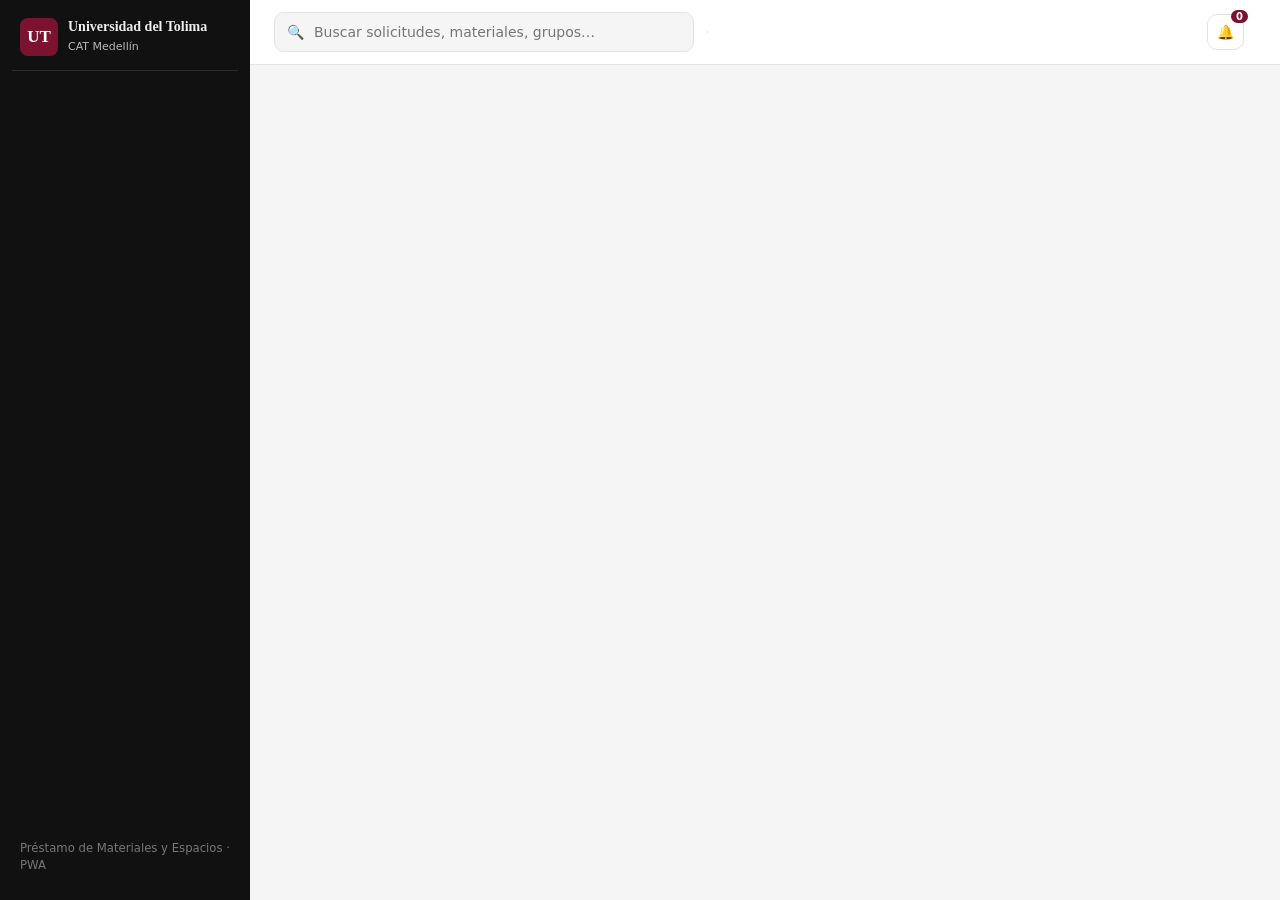
==== index.html @ 2c733f64 "Create index.html" ====
<!DOCTYPE html>
<html lang="es">
<head>
<meta charset="utf-8">
<meta name="viewport" content="width=device-width, initial-scale=1, viewport-fit=cover">
<meta name="theme-color" content="#7a1230">
<meta name="apple-mobile-web-app-capable" content="yes">
<meta name="apple-mobile-web-app-status-bar-style" content="black-translucent">
<link rel="manifest" href="manifest.json">
<title>Gestión de Préstamos – Universidad del Tolima CAT Medellín</title>
<style>
:root{--wine:#7a1230;--wine-d:#5c0d24;--wine-l:#f6e9ed;--bg:#f6f5f5;--card:#fff;--ink:#141414;--mut:#6b6b6b;--line:#e3e1e1;--ok:#2f6b3f;--okb:#e5f1e8;--warn:#8a5a00;--warnb:#fbf0d9;--bad:#a1121f;--badb:#fbe4e6;--info:#333;--infob:#ebebeb;
box-sizing:border-box;padding-top:env(safe-area-inset-top,0px);padding-bottom:env(safe-area-inset-bottom,0px)}
@media(prefers-color-scheme:dark){:root:not([data-theme="light"]){--bg:#121212;--card:#1c1c1c;--ink:#f2f2f2;--mut:#a5a5a5;--line:#333;--wine:#c0405f;--wine-l:#2d1820;--okb:#1d2e22;--ok:#7fcf93;--warnb:#33290f;--warn:#e8b64d;--badb:#3a1a1e;--bad:#ff8a95;--infob:#2a2a2a;--info:#ddd}}
:root[data-theme="dark"]{--bg:#121212;--card:#1c1c1c;--ink:#f2f2f2;--mut:#a5a5a5;--line:#333;--wine:#c0405f;--wine-l:#2d1820;--okb:#1d2e22;--ok:#7fcf93;--warnb:#33290f;--warn:#e8b64d;--badb:#3a1a1e;--bad:#ff8a95;--infob:#2a2a2a;--info:#ddd}
html{height:100%;scroll-padding-top:env(safe-area-inset-top,0px)}
*{box-sizing:border-box}body{margin:0;font:14px/1.45 system-ui,-apple-system,"Segoe UI",Roboto,sans-serif;background:var(--bg);color:var(--ink)}
h1,h2,h3{font-family:Georgia,"Times New Roman",serif;margin:0}
button{font:inherit;cursor:pointer}
.side{position:fixed;inset:0 auto 0 0;width:250px;background:#111;color:#eee;display:flex;flex-direction:column;padding:18px 12px;z-index:20;transition:transform .25s;padding-top:calc(18px + env(safe-area-inset-top,0px))}
.brand{display:flex;gap:10px;align-items:center;padding:0 8px 14px;border-bottom:1px solid #2c2c2c}
.crest{width:38px;height:38px;border-radius:8px;background:var(--wine);display:grid;place-items:center;font:700 17px Georgia;color:#fff}
.brand b{display:block;font:700 14px Georgia;line-height:1.15}.brand small{color:#b9b9b9;font-size:11px}
.me{display:flex;gap:10px;align-items:center;padding:14px 8px}.me small{color:#aaa;display:block;font-size:11px}
nav{flex:1;display:flex;flex-direction:column;gap:2px}
nav button{display:flex;gap:12px;align-items:center;background:none;border:0;color:#cfcfcf;padding:10px 12px;border-radius:8px;text-align:left}
nav button:hover{background:#1f1f1f}nav button.on{background:var(--wine);color:#fff}
nav svg{width:19px;height:19px;stroke:currentColor;fill:none;stroke-width:1.8;stroke-linecap:round;stroke-linejoin:round;flex:none}
.main{margin-left:250px;min-height:100%}
.top{position:sticky;top:env(safe-area-inset-top,0px);z-index:10;background:var(--card);border-bottom:1px solid var(--line);display:flex;gap:12px;align-items:center;padding:12px 24px}
.burger{display:none;background:none;border:1px solid var(--line);color:var(--ink);border-radius:8px;padding:6px 10px}
.search{flex:1;max-width:420px;display:flex;align-items:center;gap:8px;background:var(--bg);border:1px solid var(--line);border-radius:10px;padding:8px 12px}
.search input{border:0;background:none;outline:0;width:100%;color:var(--ink);font:inherit}
.date{color:var(--mut);margin-left:auto;white-space:nowrap}
.bell{position:relative;background:none;border:1px solid var(--line);border-radius:10px;padding:7px 9px;color:var(--ink)}
.bell i{position:absolute;top:-5px;right:-5px;background:var(--wine);color:#fff;font:700 10px system-ui;border-radius:9px;padding:1px 5px}
.prof{display:flex;gap:8px;align-items:center}
.page{padding:24px;max-width:1280px;margin:auto}
.ph{display:flex;justify-content:space-between;align-items:flex-end;gap:12px;flex-wrap:wrap;margin-bottom:18px}
.ph p{margin:4px 0 0;color:var(--mut)}
.banner{display:flex;gap:14px;align-items:center;background:linear-gradient(100deg,var(--wine-d),var(--wine));color:#fff;border-radius:14px;padding:16px 20px;margin-bottom:18px}
.banner .av{display:flex}.banner .av svg{margin-left:-8px;border:2px solid #fff;border-radius:50%}.banner .av svg:first-child{margin:0}
.banner p{margin:2px 0 0;opacity:.85}
.grid5{display:grid;grid-template-columns:repeat(5,1fr);gap:14px;margin-bottom:18px}
.card{background:var(--card);border:1px solid var(--line);border-radius:14px;padding:16px}
.kpi small{color:var(--mut)}.kpi b{display:block;font:700 30px Georgia;margin:4px 0}.kpi span{font-size:12px;color:var(--mut)}
.kpi .ic{width:34px;height:34px;border-radius:9px;background:var(--wine-l);color:var(--wine);display:grid;place-items:center;float:right;font-size:17px}
.kpi.alert{border-color:var(--wine)}.kpi.alert b{color:var(--wine)}
.two{display:grid;grid-template-columns:1fr 2fr;gap:14px;margin-bottom:18px}
.bars{display:flex;align-items:flex-end;gap:14px;height:170px;margin-top:14px;border-bottom:1px solid var(--line)}
.bars div{flex:1;text-align:center;font-size:12px}.bars i{display:block;background:var(--wine);border-radius:6px 6px 0 0;margin-bottom:4px}.bars div:nth-child(even) i{background:var(--ink)}
.lbl{display:flex;gap:14px;margin-top:6px;font-size:12px;color:var(--mut)}.lbl span{flex:1;text-align:center}
.tw{overflow-x:auto}table{width:100%;border-collapse:collapse;min-width:640px}
th{text-align:left;font-size:12px;color:var(--mut);text-transform:uppercase;letter-spacing:.04em;padding:8px 10px;border-bottom:1px solid var(--line)}
td{padding:10px;border-bottom:1px solid var(--line);vertical-align:middle}tr:last-child td{border:0}
.who{display:flex;gap:10px;align-items:center}.who small{color:var(--mut);display:block}
.tag{display:inline-block;padding:3px 10px;border-radius:20px;font-size:12px;font-weight:600}
.Pendiente{background:var(--warnb);color:var(--warn)}.Aprobada{background:var(--okb);color:var(--ok)}.Rechazada{background:var(--badb);color:var(--bad)}.En-préstamo{background:var(--wine-l);color:var(--wine)}.Devuelta{background:var(--infob);color:var(--info)}
.btn{border:1px solid var(--line);background:var(--card);color:var(--ink);border-radius:9px;padding:8px 14px;font-weight:600}
.btn.p{background:var(--wine);border-color:var(--wine);color:#fff}.btn.p:hover{background:var(--wine-d)}
.btn.d{border-color:var(--bad);color:var(--bad)}.btn.s{padding:5px 10px;font-size:13px}
.acts{display:flex;flex-wrap:wrap;gap:10px;margin-top:14px}
.dgrid{display:grid;grid-template-columns:2fr 1fr;gap:14px}
.kv{display:grid;grid-template-columns:repeat(2,1fr);gap:12px 18px}.kv small{color:var(--mut);display:block}
.avail{font-size:12px;font-weight:600}.avail.ok{color:var(--ok)}.avail.no{color:var(--bad)}
textarea{width:100%;min-height:70px;border:1px solid var(--line);background:var(--bg);color:var(--ink);border-radius:10px;padding:10px;font:inherit}
.tl{border-left:2px solid var(--line);margin-left:6px;padding-left:14px}.tl p{margin:0 0 12px;position:relative}.tl p:before{content:"";position:absolute;left:-21px;top:5px;width:10px;height:10px;border-radius:50%;background:var(--wine)}
.chips{display:flex;gap:8px;flex-wrap:wrap}.chip{border:1px solid var(--line);background:var(--card);color:var(--ink);border-radius:20px;padding:7px 14px}.chip.on{background:var(--wine);border-color:var(--wine);color:#fff}
.alerts{display:grid;grid-template-columns:repeat(4,1fr);gap:16px;margin:16px 0}
.al{border-radius:12px;padding:12px 14px;border:1px solid;font-size:13px}.al b{display:block;font-size:20px;font-family:Georgia}
.al.w{background:var(--warnb);color:var(--warn);border-color:var(--warn)}.al.b{background:var(--badb);color:var(--bad);border-color:var(--bad)}.al.m{background:var(--wine-l);color:var(--wine);border-color:var(--wine)}.al.i{background:var(--infob);color:var(--info);border-color:var(--line)}
.thumb{width:42px;height:42px;border-radius:10px;background:var(--wine-l);display:grid;place-items:center;font-size:22px;flex:none}
.meter{height:6px;background:var(--line);border-radius:4px;width:90px;margin-top:4px}.meter i{display:block;height:100%;background:var(--wine);border-radius:4px}
.crumb{color:var(--mut);margin-bottom:10px;background:none;border:0;padding:0}.crumb:hover{color:var(--wine)}
.seg{display:flex;border:1px solid var(--line);border-radius:10px;overflow:hidden;flex:none}.seg button{border:0;background:var(--card);color:var(--ink);padding:7px 12px;font-weight:600}.seg button.on{background:var(--wine);color:#fff}
.g4{display:grid;grid-template-columns:repeat(4,1fr);gap:14px;margin-bottom:18px}.cg{display:grid;grid-template-columns:repeat(auto-fill,minmax(210px,1fr));gap:14px;margin-top:14px}
.cc{display:flex;flex-direction:column;gap:6px}.cc .thumb{width:56px;height:56px;font-size:30px}.cc small{color:var(--mut)}
.in{width:100%;border:1px solid var(--line);background:var(--bg);color:var(--ink);border-radius:9px;padding:9px;font:inherit}
.qty{display:flex;gap:8px;align-items:center}.qty button{width:28px;height:28px;border-radius:8px;border:1px solid var(--line);background:var(--card);color:var(--ink)}
.cartbar{display:flex;justify-content:space-between;align-items:center;gap:10px;background:var(--wine-l);border:1px solid var(--wine);color:var(--wine);border-radius:12px;padding:10px 14px;margin-top:14px;font-weight:600}
.scrim{display:none}
/* Modal & Toast ligeros para interactividad PWA */
.modal-bg{position:fixed;inset:0;background:#0008;z-index:50;display:none;place-items:center;padding:16px}
.modal-bg.open{display:grid}
.modal{background:var(--card);border:1px solid var(--line);border-radius:14px;padding:20px;width:100%;max-width:440px}
.toast{position:fixed;bottom:20px;right:20px;background:var(--ink);color:var(--card);padding:10px 16px;border-radius:10px;font-weight:600;z-index:60;opacity:0;pointer-events:none;transition:opacity .25s}
.toast.show{opacity:1}
@media(max-width:1100px){.grid5{grid-template-columns:repeat(3,1fr)}.two,.dgrid{grid-template-columns:1fr}.alerts,.g4{grid-template-columns:repeat(2,1fr)}}
@media(max-width:820px){.side{transform:translateX(-100%)}.side.open{transform:none}.scrim.open{display:block;position:fixed;inset:0;background:#0008;z-index:15}
.main{margin-left:0}.burger{display:block}.date,.prof span{display:none}.top{padding:10px 14px}.page{padding:16px 14px}.grid5{grid-template-columns:repeat(2,1fr)}.kv{grid-template-columns:1fr}.banner .av{display:none}.seg button{padding:6px 8px;font-size:12px}.search{min-width:0}}
</style>
</head>
<body>
<aside class="side" id="side">
 <div class="brand"><div class="crest">UT</div><div><b>Universidad del Tolima</b><small>CAT Medellín</small></div></div>
 <div class="me" id="me"></div><nav id="nav"></nav>
 <small style="color:#777;padding:8px">Préstamo de Materiales y Espacios · PWA</small>
</aside>
<div class="scrim" id="scrim" onclick="tog()"></div>

<div class="main">
 <header class="top">
  <button class="burger" onclick="tog()" aria-label="Menú">☰</button>
  <div class="search">🔍<input id="gsearch" placeholder="Buscar solicitudes, materiales, grupos…" oninput="onGlobalSearch(this.value)"></div>
  <div class="seg" id="seg"></div>
  <button class="btn s p" id="installBtn" style="display:none" onclick="installPWA()">📲 Instalar</button>
  <span class="date" id="date"></span>
  <button class="bell" onclick="role=='co'?go('det','Solicitudes'):go('sdash','Inicio')" aria-label="Notificaciones">🔔<i id="notifCount">0</i></button>
  <div class="prof" id="prof"></div>
 </header>
 <main class="page" id="view"></main>
</div>

<!-- Modal para Agregar/Editar Inventario -->
<div class="modal-bg" id="invModal">
 <div class="modal">
  <h3 id="modalTitle" style="margin-bottom:12px">Elemento de inventario</h3>
  <div style="display:grid;gap:10px">
   <input class="in" id="mNom" placeholder="Nombre del material o espacio">
   <select class="in" id="mCat">
    <option value="Tecnología">Tecnología</option>
    <option value="Artes y Cultura">Artes y Cultura</option>
    <option value="Deportes">Deportes</option>
    <option value="Espacios">Espacios</option>
   </select>
   <div style="display:grid;grid-template-columns:1fr 1fr 1fr;gap:8px">
    <input class="in" id="mIcon" placeholder="Ícono (ej. 💻)" value="📦">
    <input class="in" id="mTot" type="number" min="1" placeholder="Total" value="1">
    <input class="in" id="mDisp" type="number" min="0" placeholder="Disponibles" value="1">
   </div>
   <select class="in" id="mEst">
    <option value="Disponible">Disponible</option>
    <option value="Bajo">Inventario bajo</option>
    <option value="Dañado">Dañado</option>
    <option value="Pérdida">Pérdida</option>
    <option value="Reposición">Reposición</option>
   </select>
   <div class="acts" style="justify-content:flex-end;margin-top:6px">
    <button class="btn" onclick="closeModal()">Cancelar</button>
    <button class="btn p" onclick="saveInvItem()">Guardar</button>
   </div>
  </div>
 </div>
</div>

<div class="toast" id="toast"></div>

<script>
const $=s=>document.querySelector(s);

function notify(msg){
 const t=$('#toast');t.textContent=msg;t.classList.add('show');
 setTimeout(()=>t.classList.remove('show'),2600);
}

// Generador de avatares original
function av(seed,sz=36){
 const sk=['#f1c9a5','#d9a273','#a8734a','#f5d7bd','#8a5a3b'],hr=['#2b1b14','#141414','#6b3a1f','#3a2a22','#a1121f'],sh=['#7a1230','#141414','#8a8a8a','#5c0d24','#444'];
 const a=seed%5,b=(seed*3)%5,c=(seed*2+1)%5;
 return `<svg width="${sz}" height="${sz}" viewBox="0 0 40 40" style="border-radius:50%;flex:none"><rect width="40" height="40" fill="#efe6e8"/><path d="M5 40c2-9 9-11 15-11s13 2 15 11z" fill="${sh[c]}"/><rect x="17" y="24" width="6" height="6" fill="${sk[a]}"/><ellipse cx="20" cy="17" rx="8" ry="9" fill="${sk[a]}"/><path d="M11.5 16c0-8 5-10 9-10s8.5 2 8.5 10c-2-4-5-5-8.5-5s-6 1-9 5z" fill="${hr[b]}"/><circle cx="17" cy="18" r="1" fill="#222"/><circle cx="23" cy="18" r="1" fill="#222"/><path d="M17.5 22q2.5 2 5 0" stroke="#222" fill="none" stroke-width="1"/></svg>`
}

const P={home:'M3 11l9-8 9 8v10H3zM9 21v-7h6v7',req:'M6 3h9l4 4v14H6zM9 12h7M9 16h7',inv:'M3 7l9-4 9 4v10l-9 4-9-4zM3 7l9 4 9-4M12 11v10',mat:'M4 8h16v12H4zM8 8V5h8v3',esp:'M3 21V9l9-6 9 6v12M9 21v-6h6v6',dev:'M4 12a8 8 0 1 0 3-6M4 4v4h4',rep:'M4 20V4M4 20h16M8 16v-5M12 16V8M16 16v-8',cfg:'M12 15a3 3 0 1 0 0-6 3 3 0 0 0 0 6zM19 12l2-1-1-3-2 .5-1.5-1.5.5-2-3-1-1 2h-2l-1-2-3 1 .5 2L6 8.500 4 8l-1 3 2 1v2l-2 1 1 3 2-.5L7.500 19l-.5 2 3 1 1-2h2l1 2 3-1-.5-2 1.500-1.500 2 .5 1-3-2-1z'};
const NAV=[['home','Panel principal','dash'],['req','Solicitudes','det'],['inv','Inventario','inv'],['mat','Materiales','inv'],['esp','Espacios','inv'],['dev','Devoluciones','dev'],['rep','Reportes','rep'],['cfg','Configuración','cfg']];
const SNAV=[['home','Inicio','sdash'],['mat','Catálogo','scat'],['req','Mi solicitud','ssol'],['dev','Historial','shist']];

// ==========================================
// CAPA DE DATOS (LOCALSTORAGE - PRE-DB)
// ==========================================
const DEFAULT_DB = {
 inv: [
  {id:1, nom:'Video beam Epson', cat:'Tecnología', ic:'📽️', tot:12, disp:5, prest:7, est:'Disponible'},
  {id:2, nom:'Portátil Lenovo', cat:'Tecnología', ic:'💻', tot:20, disp:3, prest:15, est:'Bajo'},
  {id:3, nom:'Micrófono inalámbrico', cat:'Tecnología', ic:'🎤', tot:6, disp:2, prest:3, est:'Bajo'},
  {id:4, nom:'Cámara DSLR', cat:'Tecnología', ic:'📷', tot:4, disp:0, prest:3, est:'Dañado'},
  {id:5, nom:'Bafles de sonido', cat:'Tecnología', ic:'🔊', tot:8, disp:6, prest:2, est:'Disponible'},
  {id:6, nom:'Cables HDMI y de audio', cat:'Tecnología', ic:'🔌', tot:20, disp:15, prest:5, est:'Disponible'},
  {id:7, nom:'Guitarra acústica', cat:'Artes y Cultura', ic:'🎸', tot:8, disp:6, prest:2, est:'Disponible'},
  {id:8, nom:'Instrumentos de percusión', cat:'Artes y Cultura', ic:'🥁', tot:10, disp:7, prest:2, est:'Disponible'},
  {id:9, nom:'Caballetes de pintura', cat:'Artes y Cultura', ic:'🎨', tot:12, disp:6, prest:6, est:'Disponible'},
  {id:10, nom:'Reflector LED', cat:'Artes y Cultura', ic:'💡', tot:14, disp:9, prest:4, est:'Reposición'},
  {id:11, nom:'Balón de fútbol', cat:'Deportes', ic:'⚽', tot:24, disp:17, prest:6, est:'Disponible'},
  {id:12, nom:'Balones de baloncesto', cat:'Deportes', ic:'🏀', tot:12, disp:9, prest:3, est:'Disponible'},
  {id:13, nom:'Colchonetas', cat:'Deportes', ic:'🧘', tot:20, disp:14, prest:6, est:'Disponible'},
  {id:14, nom:'Mallas de voleibol', cat:'Deportes', ic:'🏐', tot:4, disp:0, prest:3, est:'Pérdida'},
  {id:15, nom:'Auditorio', cat:'Espacios', ic:'🏛️', tot:1, disp:1, prest:0, est:'Disponible'},
  {id:16, nom:'Cancha de microfútbol', cat:'Espacios', ic:'🥅', tot:1, disp:1, prest:0, est:'Disponible'},
  {id:17, nom:'Coliseo', cat:'Espacios', ic:'🏟️', tot:1, disp:1, prest:0, est:'Disponible'}
 ],
 reqs: [
  {
   id:'UT-2026-0148', rep:'Valentina Cruz', email:'valentina.cruz@ut.edu.co', prog:'Comunicación Social',
   grp:'Semillero Arte Vivo', doc:'Prof. Marta Gil', act:'Muestra cultural de bienvenida', asis:60,
   fUso:'04 oct 2026 · 14:00', fDev:'05 oct 2026 · 08:00', estado:'Pendiente',
   obs:'Necesitamos montaje desde la 1:00 p. m. Ya contamos con el aval de la dirección del programa.',
   obsCoord:'',
   items:[{nom:'Video beam Epson', cant:1},{nom:'Bafles de sonido', cant:2},{nom:'Auditorio', cant:1}],
   hist:[['Solicitud creada','01 oct · Valentina Cruz'],['Aval docente recibido','01 oct · Prof. Marta Gil']]
  },
  {
   id:'UT-2026-0147', rep:'Andrés Muñoz', email:'andres.munoz@ut.edu.co', prog:'Lic. Educación Física',
   grp:'Grupo Deportivo UT', doc:'Prof. Carlos Ruiz', act:'Torneo relámpago', asis:40,
   fUso:'05 oct 2026 · 10:00', fDev:'05 oct 2026 · 16:00', estado:'Aprobada',
   obs:'Torneo intersemestral en cancha principal.', obsCoord:'Entregar balones inflados.',
   items:[{nom:'Balón de fútbol', cant:6}],
   hist:[['Solicitud creada','01 oct · Andrés Muñoz'],['Aprobada por coordinación','02 oct · Laura Restrepo']]
  },
  {
   id:'UT-2026-0146', rep:'Valentina Cruz', email:'valentina.cruz@ut.edu.co', prog:'Artes Plásticas',
   grp:'Semillero Arte Vivo', doc:'Prof. Marta Gil', act:'Taller de pintura al aire libre', asis:20,
   fUso:'28 sep 2026 · 09:00', fDev:'03 oct 2026 · 12:00', estado:'En préstamo',
   obs:'Uso en zonas verdes del CAT.', obsCoord:'',
   items:[{nom:'Caballetes de pintura', cant:6}],
   hist:[['Solicitud creada','26 sep · Valentina Cruz'],['Material entregado','28 sep · Coordinación']]
  },
  {
   id:'UT-2026-0145', rep:'Daniela Ríos', email:'daniela.rios@ut.edu.co', prog:'Ing. de Sistemas',
   grp:'Club de Robótica', doc:'Prof. Jorge Soto', act:'Práctica de programación', asis:15,
   fUso:'30 sep 2026 · 08:00', fDev:'30 sep 2026 · 12:00', estado:'Devuelta',
   obs:'Práctica Arduino.', obsCoord:'Devueltos en buen estado.',
   items:[{nom:'Portátil Lenovo', cant:4}],
   hist:[['Solicitud creada','28 sep · Daniela Ríos'],['Devuelto sin novedades','30 sep · Coordinación']]
  }
 ]
};

let DB = JSON.parse(localStorage.getItem('UT_PWA_DB')) || structuredClone(DEFAULT_DB);
function saveDB(){
 localStorage.setItem('UT_PWA_DB', JSON.stringify(DB));
 updateBadge();
}

let role='st', cur='sdash', cat='Todos', nm='Inicio', q='', cart={}, done=0, selReqId=DB.reqs[0]?.id, editId=null;

function updateBadge(){
 const pend = DB.reqs.filter(r=>r.estado==='Pendiente').length;
 $('#notifCount').textContent = pend;
}

function nav(){
 $('#nav').innerHTML=(role=='co'?NAV:SNAV).map(n=>`<button class="${n[1]==nm?'on':''}" onclick="go('${n[2]}','${n[1]}')"><svg viewBox="0 0 24 24"><path d="${P[n[0]]}"/></svg>${n[1]}</button>`).join('');
 $('#me').innerHTML=role=='co'?av(2,44)+'<div><b>Laura Restrepo</b><small>Coordinación CAT Medellín</small></div>':av(7,44)+'<div><b>Valentina Cruz</b><small>Representante · Arte Vivo</small></div>';
 $('#prof').innerHTML=role=='co'?av(2,34)+'<span><b>Laura R.</b></span>':av(7,34)+'<span><b>Valentina C.</b></span>';
 $('#seg').innerHTML=[['st','Estudiante'],['co','Coordinación']].map(r=>`<button class="${r[0]==role?'on':''}" onclick="setRole('${r[0]}')">${r[1]}</button>`).join('');
 updateBadge();
}

function tog(){$('#side').classList.toggle('open');$('#scrim').classList.toggle('open')}

function go(v,n,reqId=null){
 cur=v;if(n)nm=n;
 if(reqId)selReqId=reqId;
 if(n=='Materiales')cat='Tecnología';
 else if(n=='Espacios')cat='Espacios';
 else if(n=='Inventario')cat='Todos';
 nav();render();
 $('#side').classList.remove('open');$('#scrim').classList.remove('open');scrollTo(0,0);
}

const tag=s=>`<span class="tag ${s.replace(' ','-')}">${s}</span>`;

function onGlobalSearch(val){
 q = val.trim();
 if(role==='st' && cur!=='scat') go('scat','Catálogo');
 else render();
}

// ==========================================
// VISTAS DE COORDINACIÓN
// ==========================================
function dash(){
 const pend = DB.reqs.filter(r=>r.estado==='Pendiente').length;
 const act = DB.reqs.filter(r=>r.estado==='En préstamo'||r.estado==='Aprobada').length;
 const disp = DB.inv.reduce((s,x)=>s+x.disp,0);
 const tot = DB.inv.reduce((s,x)=>s+x.tot,0);
 const porVerif = DB.reqs.filter(r=>r.estado==='En préstamo').length;
 const nov = DB.inv.filter(x=>x.est==='Dañado'||x.est==='Pérdida').length;

 const k=[
  ['Solicitudes pendientes',pend,'Requieren revisión','📋',pend>0],
  ['Préstamos activos',act,'Aprobados o en curso','🔄'],
  ['Materiales disponibles',disp,`de ${tot} en total`,'📦'],
  ['Devoluciones por recibir',porVerif,'En manos de grupos','✔️'],
  ['Novedades daño / pérdida',nov,'Requieren gestión','⚠️',nov>0]
 ];
 const c=[['Tecnología',82],['Artes y Cultura',58],['Deportes',44],['Espacios',27]],mx=82;
 const filteredReqs = DB.reqs.filter(r=>!q || r.rep.toLowerCase().includes(q.toLowerCase()) || r.grp.toLowerCase().includes(q.toLowerCase()) || r.id.toLowerCase().includes(q.toLowerCase()));

 return `<div class="ph"><div><h1>Panel principal</h1><p>Resumen de la gestión de préstamos · Octubre 2026</p></div><button class="btn p" onclick="go('det','Solicitudes')">+ Revisar pendientes (${pend})</button></div>
 <div class="banner"><div class="av">${[1,4,6,9].map(i=>av(i,40)).join('')}</div><div><b style="font:700 17px Georgia">Bienvenida, Laura</b><p>Estudiantes, docentes y responsables esperan tu respuesta: ${pend} solicitud(es) pendiente(s).</p></div></div>
 <div class="grid5">${k.map(x=>`<div class="card kpi ${x[4]?'alert':''}"><div class="ic">${x[3]}</div><small>${x[0]}</small><b>${x[1]}</b><span>${x[2]}</span></div>`).join('')}</div>
 <div class="two"><div class="card"><h3>Préstamos por categoría</h3><small style="color:var(--mut)">Últimos 30 días</small>
 <div class="bars">${c.map(x=>`<div><i style="height:${x[1]/mx*130}px"></i>${x[1]}</div>`).join('')}</div><div class="lbl">${c.map(x=>`<span>${x[0]}</span>`).join('')}</div></div>
 <div class="card"><div class="ph" style="margin:0 0 8px"><h3>Solicitudes recientes</h3><button class="btn s" onclick="go('det','Solicitudes')">Ver detalle</button></div><div class="tw"><table><tr><th>ID / Representante</th><th>Grupo</th><th>Material / Espacio</th><th>Fecha uso</th><th>Estado</th><th>Acciones</th></tr>
 ${filteredReqs.map((r,i)=>`<tr><td><div class="who">${av(i+3,30)}<div><b>${r.rep}</b><small>${r.id}</small></div></div></td><td>${r.grp}</td><td>${r.items.map(it=>`${it.nom} (${it.cant})`).join(', ')}</td><td>${r.fUso.split('·')[0]}</td><td>${tag(r.estado)}</td><td><button class="btn s" onclick="go('det','Solicitudes','${r.id}')">Gestionar</button></td></tr>`).join('')}</table></div></div></div>`;
}

function det(){
 const r = DB.reqs.find(x=>x.id===selReqId) || DB.reqs[0];
 if(!r) return `<div class="card"><p>No hay solicitudes registradas.</p></div>`;

 return `<button class="crumb" onclick="go('dash','Panel principal')">← Panel principal / Solicitudes</button>
 <div class="chips" style="margin-bottom:14px">${DB.reqs.map(x=>`<button class="chip ${x.id===r.id?'on':''}" onclick="selReqId='${x.id}';render()">${x.id} · ${x.rep.split(' ')[0]} (${x.estado})</button>`).join('')}</div>
 <div class="ph"><div><h1>Solicitud #${r.id}</h1><p>Actividad: ${r.act}</p></div>${tag(r.estado)}</div>
 <div class="dgrid"><div>
 <div class="card" style="margin-bottom:14px"><h3 style="margin-bottom:12px">Representante y grupo</h3><div class="who" style="margin-bottom:14px">${av(3,56)}<div><b style="font-size:16px">${r.rep}</b><small>Estudiante · ${r.prog} · ${r.email}</small></div></div>
 <div class="kv"><div><small>Grupo</small><b>${r.grp}</b></div><div><small>Responsable docente</small><b>${r.doc}</b></div><div><small>Actividad</small><b>${r.act}</b></div><div><small>Asistentes</small><b>${r.asis} personas</b></div><div><small>Fecha de uso</small><b>${r.fUso}</b></div><div><small>Devolución</small><b>${r.fDev}</b></div></div></div>
 <div class="card" style="margin-bottom:14px"><h3 style="margin-bottom:8px">Materiales solicitados</h3><div class="tw"><table><tr><th>Material</th><th>Cant.</th><th>Disponibilidad actual</th></tr>
 ${r.items.map(it=>{
   const invItem = DB.inv.find(x=>x.nom===it.nom) || {ic:'📦', disp:0};
   const ok = invItem.disp >= it.cant;
   return `<tr><td><div class="who"><div class="thumb">${invItem.ic}</div>${it.nom}</div></td><td>${it.cant}</td><td><span class="avail ${ok?'ok':'no'}">● ${ok?`Disponible (${invItem.disp} libres)`:`Solo ${invItem.disp} disponibles`}</span></td></tr>`;
 }).join('')}</table></div></div>
 <div class="card"><h3 style="margin-bottom:8px">Observaciones</h3><p style="margin:0 0 10px;color:var(--mut)">“${r.obs || 'Sin observaciones adicionales.'}”</p><textarea id="obsCoordTxt" placeholder="Observaciones de coordinación (se guardarán en el historial)…">${r.obsCoord||''}</textarea></div>
 </div><div>
 <div class="card" style="margin-bottom:14px;border-color:var(--wine)"><h3>Decisión de Coordinación</h3><p style="color:var(--mut);margin:6px 0 0">Cambia el estado de la solicitud. El inventario se ajustará automáticamente.</p>
 <div class="acts" style="flex-direction:column">
  <button class="btn p" onclick="cambiarEstadoReq('${r.id}','Aprobada')">✓ Aprobar solicitud</button>
  <button class="btn" onclick="cambiarEstadoReq('${r.id}','En préstamo')">📦 Marcar como Entregado (En préstamo)</button>
  <button class="btn" onclick="cambiarEstadoReq('${r.id}','Devuelta')">✔️ Registrar Devolución</button>
  <button class="btn d" onclick="cambiarEstadoReq('${r.id}','Rechazada')">✕ Rechazar solicitud</button>
 </div></div>
 <div class="card"><h3 style="margin-bottom:12px">Historial de trazabilidad</h3><div class="tl">${r.hist.map(h=>`<p><b>${h[0]}</b><br><small style="color:var(--mut)">${h[1]}</small></p>`).join('')}</div></div>
 </div></div>`;
}

function cambiarEstadoReq(id, nuevoEst){
 const r = DB.reqs.find(x=>x.id===id);
 if(!r || r.estado===nuevoEst) return;
 const antEst = r.estado;
 const obs = $('#obsCoordTxt')?.value || '';
 r.obsCoord = obs;

 // Ajuste de inventario si pasa a En préstamo o si se devuelve
 if((nuevoEst==='En préstamo' || nuevoEst==='Aprobada') && antEst==='Pendiente'){
  r.items.forEach(it=>{
   const m = DB.inv.find(x=>x.nom===it.nom);
   if(m){ m.disp = Math.max(0, m.disp - it.cant); m.prest += it.cant; }
  });
 } else if((nuevoEst==='Devuelta' || nuevoEst==='Rechazada') && (antEst==='En préstamo' || antEst==='Aprobada')){
  r.items.forEach(it=>{
   const m = DB.inv.find(x=>x.nom===it.nom);
   if(m){ m.disp = Math.min(m.tot, m.disp + it.cant); m.prest = Math.max(0, m.prest - it.cant); }
  });
 }

 r.estado = nuevoEst;
 const fechaHoy = new Date().toLocaleDateString('es-CO',{day:'2-digit',month:'short'});
 r.hist.push([`Estado: ${nuevoEst}${obs?' ('+obs+')':''}`, `${fechaHoy} · Coordinación`]);
 saveDB();
 render();
 notify(`Solicitud ${id} actualizada a: ${nuevoEst}`);
}

function inv(){
 const cats=['Todos','Tecnología','Artes y Cultura','Deportes','Espacios'];
 const rows=DB.inv.filter(r=>(cat=='Todos'||r.cat==cat) && (!q || r.nom.toLowerCase().includes(q.toLowerCase())));
 const cls={Disponible:'Aprobada',Bajo:'Pendiente',Dañado:'Rechazada',Pérdida:'Rechazada',Reposición:'En-préstamo'};

 const bajos = DB.inv.filter(x=>x.disp<=2 && x.tot>1).length;
 const danados = DB.inv.filter(x=>x.est==='Dañado').length;
 const perd = DB.inv.filter(x=>x.est==='Pérdida').length;
 const rep = DB.inv.filter(x=>x.est==='Reposición').length;

 return `<div class="ph"><div><h1>Inventario</h1><p>Control de existencias, préstamos y novedades</p></div><button class="btn p" onclick="openModal()">+ Agregar elemento</button></div>
 <div class="chips">${cats.map(c=>`<button class="chip ${c==cat?'on':''}" onclick="cat='${c}';render()">${c}</button>`).join('')}</div>
 <div class="alerts"><div class="al w"><b>${bajos}</b>⚠ Inventario bajo</div><div class="al b"><b>${danados}</b>🔧 Materiales dañados</div><div class="al b"><b>${perd}</b>❗ Pérdidas reportadas</div><div class="al m"><b>${rep}</b>🛒 Requieren reposición</div></div>
 <div class="card"><div class="tw"><table><tr><th>Elemento</th><th>Total</th><th>Disponible</th><th>Prestada</th><th>Estado</th><th></th></tr>
 ${rows.map(r=>`<tr><td><div class="who"><div class="thumb">${r.ic}</div><div><b>${r.nom}</b><small>${r.cat}</small></div></div></td><td>${r.tot}</td><td><b>${r.disp}</b><div class="meter"><i style="width:${Math.min(100,r.disp/r.tot*100)}\%"></i></div></td><td>${r.prest}</td><td><span class="tag ${cls[r.est]\vert{}\vert{}'Aprobada'}">${r.est=='Bajo'?'Inventario bajo':r.est}</span></td><td><button class="btn s" onclick="openModal(${r.id})">✎ Editar</button></td></tr>`).join('')}</table></div></div>`;
}

function openModal(id=null){
 editId = id;
 const item = DB.inv.find(x=>x.id===id);
 $('#modalTitle').textContent = item ? 'Editar elemento' : 'Nuevo elemento de inventario';
 $('#mNom').value = item ? item.nom : '';
 $('#mCat').value = item ? item.cat : 'Tecnología';
 $('#mIcon').value = item ? item.ic : '📦';
 $('#mTot').value = item ? item.tot : 1;
 $('#mDisp').value = item ? item.disp : 1;
 $('#mEst').value = item ? item.est : 'Disponible';
 $('#invModal').classList.add('open');
}
function closeModal(){ $('#invModal').classList.remove('open'); }
function saveInvItem(){
 const nom = $('#mNom').value.trim();
 if(!nom) return notify('Ingresa el nombre del elemento');
 const tot = Math.max(1, parseInt($('#mTot').value)||1);
 const disp = Math.min(tot, Math.max(0, parseInt($('#mDisp').value)||0));
 const data = { nom, cat:$('#mCat').value, ic:$('#mIcon').value\vert{}\vert{}'📦', tot, disp, prest:tot-disp, est:$('#mEst').value };
 if(editId){
  const idx = DB.inv.findIndex(x=>x.id===editId);
  DB.inv[idx] = {...DB.inv[idx], ...data};
  notify('Elemento actualizado');
 } else {
  DB.inv.push({id:Date.now(), ...data});
  notify('Elemento agregado al inventario');
 }
 saveDB(); closeModal(); render();
}

function dev(){
 const enPrestamo = DB.reqs.filter(r=>r.estado==='En préstamo' || r.estado==='Aprobada');
 return `<div class="ph"><div><h1>Devoluciones y Entregas</h1><p>Control de recepción de materiales prestados</p></div></div>
 <div class="card"><div class="tw"><table><tr><th>Solicitud</th><th>Responsable / Grupo</th><th>Elementos</th><th>Fecha límite</th><th>Estado</th><th>Acción</th></tr>
 ${enPrestamo.length ? enPrestamo.map(r=>`<tr><td><b>${r.id}</b></td><td><b>${r.rep}</b><br><small style="color:var(--mut)">${r.grp}</small></td><td>${r.items.map(i=>`${i.nom} (${i.cant})`).join(', ')}</td><td>${r.fDev}</td><td>${tag(r.estado)}</td><td><button class="btn p s" onclick="cambiarEstadoReq('${r.id}','Devuelta')">✓ Recibir conforme</button></td></tr>`).join('') : `<tr><td colspan="6" style="text-align:center;color:var(--mut);padding:24px">No hay préstamos pendientes por devolver en este momento.</td></tr>`}
 </table></div></div>`;
}

function rep(){
 return `<div class="ph"><div><h1>Reportes</h1><p>Exportación y estadísticas del sistema</p></div><button class="btn p" onclick="exportJSON()">⬇ Exportar respaldo JSON</button></div>
 <div class="card"><p>Total de solicitudes registradas: <b>${DB.reqs.length}</b></p><p>Referencias en inventario: <b>${DB.inv.length}</b></p></div>`;
}

function cfg(){
 return `<div class="ph"><div><h1>Configuración PWA</h1><p>Administración de datos locales y apariencia</p></div></div>
 <div class="card"><h3 style="margin-bottom:10px">Base de datos local (LocalStorage)</h3><p style="color:var(--mut);margin-bottom:14px">Los cambios se guardan en este dispositivo. Puedes restaurar los datos de fábrica si deseas reiniciar la demostración.</p>
 <div class="acts"><button class="btn d" onclick="resetDB()">🔄 Restaurar datos de demostración</button></div></div>`;
}

function resetDB(){
 localStorage.removeItem('UT_PWA_DB');
 DB = structuredClone(DEFAULT_DB);
 saveDB(); render(); notify('Datos restaurados a los valores iniciales');
}

function exportJSON(){
 const blob = new Blob([JSON.stringify(DB,null,2)], {type:'application/json'});
 const a = document.createElement('a');
 a.href = URL.createObjectURL(blob);
 a.download = 'respaldo_prestamos_ut.json';
 a.click();
}

// ==========================================
// VISTAS DE ESTUDIANTE
// ==========================================
const stt=c=>c.disp==0?'No disponible':c.disp<=3&&c.tot>1?'Pocas unidades':'Disponible';
const stc={'Disponible':'Aprobada','Pocas unidades':'Pendiente','No disponible':'Rechazada'};
const nCart=()=>Object.values(cart).reduce((a,b)=>a+b,0);

function setRole(r){role=r;cur=r=='co'?'dash':'sdash';nm=r=='co'?'Panel principal':'Inicio';cat='Todos';done=0;nav();render();scrollTo(0,0)}
function add(n){const c=DB.inv.find(x=>x.nom==n);if(!c)return;cart[n]=Math.min((cart[n]||0)+1,c.disp);done=0;render();notify(`${n} añadido a la solicitud`)}
function chg(n,d){const c=DB.inv.find(x=>x.nom==n);cart[n]=Math.max(0,Math.min(c.disp,cart[n]+d));if(!cart[n])delete cart[n];render()}

function send(){
 if(!nCart())return;
 const grp = $('#fGrp')?.value.trim() || 'Semillero Arte Vivo';
 const act = $('#fAct')?.value.trim() || 'Actividad académica';
 const fDate = $('#fDate')?.value || '2026-10-04';
 const fTime = $('#fTime')?.value || '14:00';
 const obs = $('#fObs')?.value.trim() || '';

 const newId = 'UT-2026-0' + (149 + DB.reqs.length);
 const items = Object.entries(cart).map(([nom,cant])=>({nom,cant}));

 DB.reqs.unshift({
  id: newId, rep: 'Valentina Cruz', email: 'valentina.cruz@ut.edu.co', prog: 'Comunicación Social',
  grp, doc: 'Prof. Marta Gil', act, asis: 30,
  fUso: `${fDate} · ${fTime}`, fDev: `${fDate} · 18:00`, estado: 'Pendiente',
  obs, obsCoord: '', items,
  hist: [['Solicitud creada', 'Hoy · Valentina Cruz']]
 });

 cart={}; done=1; saveDB(); render();
 notify('Solicitud enviada a Coordinación');
}

function grid(){
 const s=q.toLowerCase(), rows=DB.inv.filter(c=>(cat=='Todos'||c.cat==cat)&&c.nom.toLowerCase().includes(s));
 return rows.map(c=>{
  const e=stt(c), ok=c.disp>0 && c.est!=='Dañado' && c.est!=='Pérdida';
  return `<div class="card cc"><div class="thumb">${c.ic}</div><b>${c.nom}</b><small>${c.cat} · ${c.disp} de ${c.tot} disponibles</small><span><span class="tag ${stc[e]}">${e}</span></span><button class="btn ${ok?'p':''} s" ${ok?'':'disabled style="opacity:.5;cursor:not-allowed"'} onclick="add('${c.nom}')">${ok?'+ Agregar a solicitud'+(cart[c.nom]?' ('+cart[c.nom]+')':''):'No disponible'}</button></div>`;
 }).join('')||'<p style="color:var(--mut)">Sin resultados.</p>';
}

function sdash(){
 const misReqs = DB.reqs.filter(r=>r.rep==='Valentina Cruz');
 const act = misReqs.filter(r=>r.estado==='Aprobada'||r.estado==='En préstamo').length;
 const pend = misReqs.filter(r=>r.estado==='Pendiente').length;
 const t = DB.inv.reduce((s,c)=>s+c.disp,0);

 const k=[['Solicitudes activas',act,'Aprobadas o en préstamo','📋'],['Solicitudes pendientes',pend,'Esperando coordinación','⏳'],['Próximos a devolver','1','Vence pronto','⏰'],['Materiales disponibles',t,'En el catálogo','📦']];
 return `<div class="banner">${av(7,56)}<div><b style="font:700 18px Georgia">Hola, Valentina.</b><p>Gestiona los préstamos de tu grupo.</p></div><button class="btn" style="margin-left:auto" onclick="go('scat','Catálogo')">Solicitar material</button></div>
 <div class="al w" style="margin-bottom:18px">⏰ <b style="display:inline;font-size:14px">Devolución próxima:</b> 6 caballetes de pintura, antes de las 12:00 m.</div>
 <div class="g4">${k.map(x=>`<div class="card kpi"><div class="ic">${x[3]}</div><small>${x[0]}</small><b>${x[1]}</b><span>${x[2]}</span></div>`).join('')}</div>
 <div class="card"><div class="ph" style="margin:0 0 8px"><h3>Mis solicitudes</h3><button class="btn s" onclick="go('scat','Catálogo')">+ Nueva solicitud</button></div><div class="tw"><table><tr><th>ID</th><th>Solicitud / Actividad</th><th>Elementos</th><th>Fecha uso</th><th>Estado</th></tr>
 ${misReqs.map(r=>`<tr><td><small>${r.id}</small></td><td><b>${r.act}</b></td><td>${r.items.map(i=>`${i.nom} (${i.cant})`).join(', ')}</td><td>${r.fUso}</td><td>${tag(r.estado)}</td></tr>`).join('')}</table></div></div>`;
}

function scat(){
 const cs=['Todos','Tecnología','Artes y Cultura','Deportes','Espacios'];
 return `<div class="ph"><div><h1>Catálogo de préstamos</h1><p>Materiales, equipos y espacios del CAT Medellín</p></div></div>
 <div class="search" style="max-width:none;margin-bottom:12px">🔍<input value="${q}" placeholder="Buscar material o espacio…" oninput="q=this.value;$('#grid').innerHTML=grid()"></div>
 <div class="chips">${cs.map(c=>`<button class="chip ${c==cat?'on':''}" onclick="cat='${c}';render()">${c}</button>`).join('')}</div>
 ${nCart()?`<div class="cartbar"><span>🛒 ${nCart()} elemento(s) en tu solicitud</span><button class="btn p s" onclick="go('ssol','Mi solicitud')">Completar solicitud →</button></div>`:''}
 <div class="cg" id="grid">${grid()}</div>`;
}

function ssol(){
 const it=Object.entries(cart);
 if(done)return `<div class="card" style="text-align:center;padding:40px"><div style="font-size:40px">✅</div><h2>Solicitud enviada</h2><p style="color:var(--mut)">Ya está visible en el panel de Coordinación del CAT Medellín para su aprobación.</p><button class="btn p" onclick="done=0;go('sdash','Inicio')">Volver al inicio</button></div>`;
 return `<div class="ph"><div><h1>Mi solicitud</h1><p>Revisa los elementos y completa los datos de tu grupo</p></div></div>
 <div class="dgrid"><div class="card"><h3 style="margin-bottom:8px">Elementos seleccionados</h3>${it.length?`<div class="tw"><table><tr><th>Elemento</th><th>Cantidad</th></tr>${it.map(([n,c])=>`<tr><td><div class="who"><div class="thumb">${DB.inv.find(x=>x.nom==n)?.ic||'📦'}</div><b>${n}</b></div></td><td><div class="qty"><button onclick="chg('${n}',-1)">−</button><b>${c}</b><button onclick="chg('${n}',1)">+</button></div></td></tr>`).join('')}</table></div>`:`<p style="color:var(--mut)">Aún no has agregado elementos.</p><button class="btn p" onclick="go('scat','Catálogo')">Ir al catálogo</button>`}</div>
 <div class="card"><h3 style="margin-bottom:10px">Datos de la actividad</h3><div style="display:grid;gap:10px"><input class="in" id="fGrp" value="Semillero Arte Vivo" aria-label="Grupo"><input class="in" id="fAct" placeholder="Nombre de la actividad (ej. Muestra cultural)"><input class="in" id="fDate" type="date" value="2026-10-18"><input class="in" id="fTime" type="time" value="14:00"><textarea id="fObs" placeholder="Observaciones o requerimientos de montaje"></textarea><button class="btn p" ${it.length?'':'disabled style="opacity:.5"'} onclick="send()">Enviar solicitud</button></div></div></div>`;
}

function shist(){
 const misReqs = DB.reqs.filter(r=>r.rep==='Valentina Cruz');
 return `<div class="ph"><div><h1>Historial de préstamos</h1><p>Trazabilidad de todas tus solicitudes</p></div></div>
 <div class="card"><div class="tw"><table><tr><th>Código</th><th>Actividad</th><th>Materiales</th><th>Fecha</th><th>Estado</th><th>Observación Coordinación</th></tr>
 ${misReqs.map(r=>`<tr><td><b>${r.id}</b></td><td>${r.act}</td><td>${r.items.map(i=>`${i.nom} (${i.cant})`).join(', ')}</td><td>${r.fUso}</td><td>${tag(r.estado)}</td><td><small style="color:var(--mut)">${r.obsCoord||'—'}</small></td></tr>`).join('')}</table></div></div>`;
}

function render(){$('#view').innerHTML={dash,det,inv,dev,rep,cfg,sdash,scat,ssol,shist}[cur]()}
$('#date').textContent=new Date().toLocaleDateString('es-CO',{weekday:'long',day:'numeric',month:'long',year:'numeric'});
nav();render();

// ==========================================
// REGISTRO DE SERVICE WORKER E INSTALACIÓN PWA
// ==========================================
if('serviceWorker' in navigator){
 window.addEventListener('load', ()=>{
  navigator.serviceWorker.register('./sw.js').catch(()=>{});
 });
}

let deferredPrompt;
window.addEventListener('beforeinstallprompt', (e)=>{
 e.preventDefault();
 deferredPrompt = e;
 $('#installBtn').style.display = 'inline-block';
});

async function installPWA(){
 if(!deferredPrompt) return;
 deferredPrompt.prompt();
 const { outcome } = await deferredPrompt.userChoice;
 if(outcome === 'accepted') $('#installBtn').style.display = 'none';
 deferredPrompt = null;
}
</script>
</body>
</html>
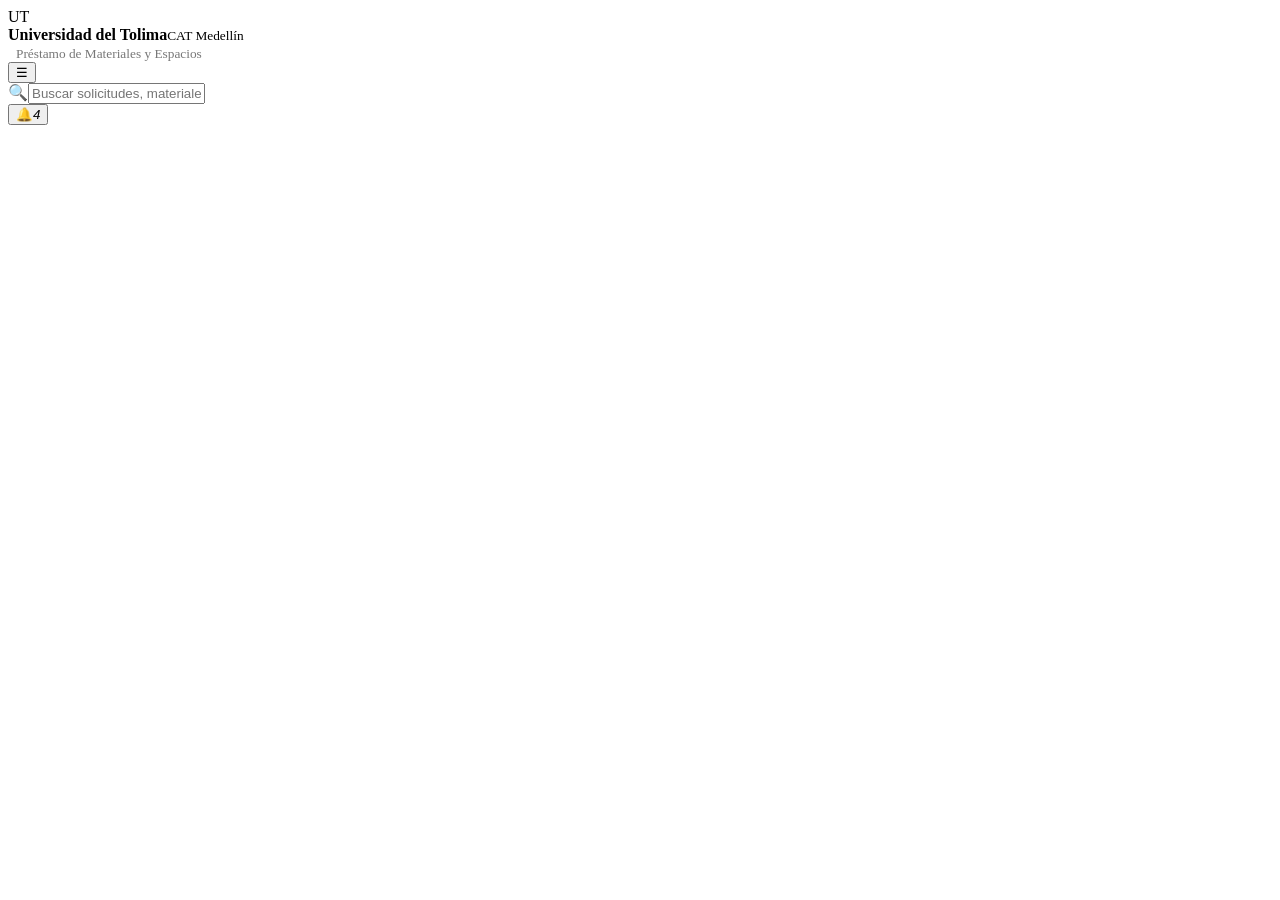
==== commit db9f4d6e: "Add files via upload" ====
--- a/index.html
+++ b/index.html
@@ -3,542 +3,40 @@
 <head>
 <meta charset="utf-8">
 <meta name="viewport" content="width=device-width, initial-scale=1, viewport-fit=cover">
+<title>Gestión de Préstamos – Universidad del Tolima CAT Medellín</title>
+<meta name="description" content="Gestión de préstamos de materiales y espacios – Universidad del Tolima, CAT Medellín.">
+
+<!-- PWA -->
+<link rel="manifest" href="manifest.webmanifest">
 <meta name="theme-color" content="#7a1230">
+<meta name="mobile-web-app-capable" content="yes">
 <meta name="apple-mobile-web-app-capable" content="yes">
+<meta name="apple-mobile-web-app-title" content="Préstamos UT">
 <meta name="apple-mobile-web-app-status-bar-style" content="black-translucent">
-<link rel="manifest" href="manifest.json">
-<title>Gestión de Préstamos – Universidad del Tolima CAT Medellín</title>
-<style>
-:root{--wine:#7a1230;--wine-d:#5c0d24;--wine-l:#f6e9ed;--bg:#f6f5f5;--card:#fff;--ink:#141414;--mut:#6b6b6b;--line:#e3e1e1;--ok:#2f6b3f;--okb:#e5f1e8;--warn:#8a5a00;--warnb:#fbf0d9;--bad:#a1121f;--badb:#fbe4e6;--info:#333;--infob:#ebebeb;
-box-sizing:border-box;padding-top:env(safe-area-inset-top,0px);padding-bottom:env(safe-area-inset-bottom,0px)}
-@media(prefers-color-scheme:dark){:root:not([data-theme="light"]){--bg:#121212;--card:#1c1c1c;--ink:#f2f2f2;--mut:#a5a5a5;--line:#333;--wine:#c0405f;--wine-l:#2d1820;--okb:#1d2e22;--ok:#7fcf93;--warnb:#33290f;--warn:#e8b64d;--badb:#3a1a1e;--bad:#ff8a95;--infob:#2a2a2a;--info:#ddd}}
-:root[data-theme="dark"]{--bg:#121212;--card:#1c1c1c;--ink:#f2f2f2;--mut:#a5a5a5;--line:#333;--wine:#c0405f;--wine-l:#2d1820;--okb:#1d2e22;--ok:#7fcf93;--warnb:#33290f;--warn:#e8b64d;--badb:#3a1a1e;--bad:#ff8a95;--infob:#2a2a2a;--info:#ddd}
-html{height:100%;scroll-padding-top:env(safe-area-inset-top,0px)}
-*{box-sizing:border-box}body{margin:0;font:14px/1.45 system-ui,-apple-system,"Segoe UI",Roboto,sans-serif;background:var(--bg);color:var(--ink)}
-h1,h2,h3{font-family:Georgia,"Times New Roman",serif;margin:0}
-button{font:inherit;cursor:pointer}
-.side{position:fixed;inset:0 auto 0 0;width:250px;background:#111;color:#eee;display:flex;flex-direction:column;padding:18px 12px;z-index:20;transition:transform .25s;padding-top:calc(18px + env(safe-area-inset-top,0px))}
-.brand{display:flex;gap:10px;align-items:center;padding:0 8px 14px;border-bottom:1px solid #2c2c2c}
-.crest{width:38px;height:38px;border-radius:8px;background:var(--wine);display:grid;place-items:center;font:700 17px Georgia;color:#fff}
-.brand b{display:block;font:700 14px Georgia;line-height:1.15}.brand small{color:#b9b9b9;font-size:11px}
-.me{display:flex;gap:10px;align-items:center;padding:14px 8px}.me small{color:#aaa;display:block;font-size:11px}
-nav{flex:1;display:flex;flex-direction:column;gap:2px}
-nav button{display:flex;gap:12px;align-items:center;background:none;border:0;color:#cfcfcf;padding:10px 12px;border-radius:8px;text-align:left}
-nav button:hover{background:#1f1f1f}nav button.on{background:var(--wine);color:#fff}
-nav svg{width:19px;height:19px;stroke:currentColor;fill:none;stroke-width:1.8;stroke-linecap:round;stroke-linejoin:round;flex:none}
-.main{margin-left:250px;min-height:100%}
-.top{position:sticky;top:env(safe-area-inset-top,0px);z-index:10;background:var(--card);border-bottom:1px solid var(--line);display:flex;gap:12px;align-items:center;padding:12px 24px}
-.burger{display:none;background:none;border:1px solid var(--line);color:var(--ink);border-radius:8px;padding:6px 10px}
-.search{flex:1;max-width:420px;display:flex;align-items:center;gap:8px;background:var(--bg);border:1px solid var(--line);border-radius:10px;padding:8px 12px}
-.search input{border:0;background:none;outline:0;width:100%;color:var(--ink);font:inherit}
-.date{color:var(--mut);margin-left:auto;white-space:nowrap}
-.bell{position:relative;background:none;border:1px solid var(--line);border-radius:10px;padding:7px 9px;color:var(--ink)}
-.bell i{position:absolute;top:-5px;right:-5px;background:var(--wine);color:#fff;font:700 10px system-ui;border-radius:9px;padding:1px 5px}
-.prof{display:flex;gap:8px;align-items:center}
-.page{padding:24px;max-width:1280px;margin:auto}
-.ph{display:flex;justify-content:space-between;align-items:flex-end;gap:12px;flex-wrap:wrap;margin-bottom:18px}
-.ph p{margin:4px 0 0;color:var(--mut)}
-.banner{display:flex;gap:14px;align-items:center;background:linear-gradient(100deg,var(--wine-d),var(--wine));color:#fff;border-radius:14px;padding:16px 20px;margin-bottom:18px}
-.banner .av{display:flex}.banner .av svg{margin-left:-8px;border:2px solid #fff;border-radius:50%}.banner .av svg:first-child{margin:0}
-.banner p{margin:2px 0 0;opacity:.85}
-.grid5{display:grid;grid-template-columns:repeat(5,1fr);gap:14px;margin-bottom:18px}
-.card{background:var(--card);border:1px solid var(--line);border-radius:14px;padding:16px}
-.kpi small{color:var(--mut)}.kpi b{display:block;font:700 30px Georgia;margin:4px 0}.kpi span{font-size:12px;color:var(--mut)}
-.kpi .ic{width:34px;height:34px;border-radius:9px;background:var(--wine-l);color:var(--wine);display:grid;place-items:center;float:right;font-size:17px}
-.kpi.alert{border-color:var(--wine)}.kpi.alert b{color:var(--wine)}
-.two{display:grid;grid-template-columns:1fr 2fr;gap:14px;margin-bottom:18px}
-.bars{display:flex;align-items:flex-end;gap:14px;height:170px;margin-top:14px;border-bottom:1px solid var(--line)}
-.bars div{flex:1;text-align:center;font-size:12px}.bars i{display:block;background:var(--wine);border-radius:6px 6px 0 0;margin-bottom:4px}.bars div:nth-child(even) i{background:var(--ink)}
-.lbl{display:flex;gap:14px;margin-top:6px;font-size:12px;color:var(--mut)}.lbl span{flex:1;text-align:center}
-.tw{overflow-x:auto}table{width:100%;border-collapse:collapse;min-width:640px}
-th{text-align:left;font-size:12px;color:var(--mut);text-transform:uppercase;letter-spacing:.04em;padding:8px 10px;border-bottom:1px solid var(--line)}
-td{padding:10px;border-bottom:1px solid var(--line);vertical-align:middle}tr:last-child td{border:0}
-.who{display:flex;gap:10px;align-items:center}.who small{color:var(--mut);display:block}
-.tag{display:inline-block;padding:3px 10px;border-radius:20px;font-size:12px;font-weight:600}
-.Pendiente{background:var(--warnb);color:var(--warn)}.Aprobada{background:var(--okb);color:var(--ok)}.Rechazada{background:var(--badb);color:var(--bad)}.En-préstamo{background:var(--wine-l);color:var(--wine)}.Devuelta{background:var(--infob);color:var(--info)}
-.btn{border:1px solid var(--line);background:var(--card);color:var(--ink);border-radius:9px;padding:8px 14px;font-weight:600}
-.btn.p{background:var(--wine);border-color:var(--wine);color:#fff}.btn.p:hover{background:var(--wine-d)}
-.btn.d{border-color:var(--bad);color:var(--bad)}.btn.s{padding:5px 10px;font-size:13px}
-.acts{display:flex;flex-wrap:wrap;gap:10px;margin-top:14px}
-.dgrid{display:grid;grid-template-columns:2fr 1fr;gap:14px}
-.kv{display:grid;grid-template-columns:repeat(2,1fr);gap:12px 18px}.kv small{color:var(--mut);display:block}
-.avail{font-size:12px;font-weight:600}.avail.ok{color:var(--ok)}.avail.no{color:var(--bad)}
-textarea{width:100%;min-height:70px;border:1px solid var(--line);background:var(--bg);color:var(--ink);border-radius:10px;padding:10px;font:inherit}
-.tl{border-left:2px solid var(--line);margin-left:6px;padding-left:14px}.tl p{margin:0 0 12px;position:relative}.tl p:before{content:"";position:absolute;left:-21px;top:5px;width:10px;height:10px;border-radius:50%;background:var(--wine)}
-.chips{display:flex;gap:8px;flex-wrap:wrap}.chip{border:1px solid var(--line);background:var(--card);color:var(--ink);border-radius:20px;padding:7px 14px}.chip.on{background:var(--wine);border-color:var(--wine);color:#fff}
-.alerts{display:grid;grid-template-columns:repeat(4,1fr);gap:16px;margin:16px 0}
-.al{border-radius:12px;padding:12px 14px;border:1px solid;font-size:13px}.al b{display:block;font-size:20px;font-family:Georgia}
-.al.w{background:var(--warnb);color:var(--warn);border-color:var(--warn)}.al.b{background:var(--badb);color:var(--bad);border-color:var(--bad)}.al.m{background:var(--wine-l);color:var(--wine);border-color:var(--wine)}.al.i{background:var(--infob);color:var(--info);border-color:var(--line)}
-.thumb{width:42px;height:42px;border-radius:10px;background:var(--wine-l);display:grid;place-items:center;font-size:22px;flex:none}
-.meter{height:6px;background:var(--line);border-radius:4px;width:90px;margin-top:4px}.meter i{display:block;height:100%;background:var(--wine);border-radius:4px}
-.crumb{color:var(--mut);margin-bottom:10px;background:none;border:0;padding:0}.crumb:hover{color:var(--wine)}
-.seg{display:flex;border:1px solid var(--line);border-radius:10px;overflow:hidden;flex:none}.seg button{border:0;background:var(--card);color:var(--ink);padding:7px 12px;font-weight:600}.seg button.on{background:var(--wine);color:#fff}
-.g4{display:grid;grid-template-columns:repeat(4,1fr);gap:14px;margin-bottom:18px}.cg{display:grid;grid-template-columns:repeat(auto-fill,minmax(210px,1fr));gap:14px;margin-top:14px}
-.cc{display:flex;flex-direction:column;gap:6px}.cc .thumb{width:56px;height:56px;font-size:30px}.cc small{color:var(--mut)}
-.in{width:100%;border:1px solid var(--line);background:var(--bg);color:var(--ink);border-radius:9px;padding:9px;font:inherit}
-.qty{display:flex;gap:8px;align-items:center}.qty button{width:28px;height:28px;border-radius:8px;border:1px solid var(--line);background:var(--card);color:var(--ink)}
-.cartbar{display:flex;justify-content:space-between;align-items:center;gap:10px;background:var(--wine-l);border:1px solid var(--wine);color:var(--wine);border-radius:12px;padding:10px 14px;margin-top:14px;font-weight:600}
-.scrim{display:none}
-/* Modal & Toast ligeros para interactividad PWA */
-.modal-bg{position:fixed;inset:0;background:#0008;z-index:50;display:none;place-items:center;padding:16px}
-.modal-bg.open{display:grid}
-.modal{background:var(--card);border:1px solid var(--line);border-radius:14px;padding:20px;width:100%;max-width:440px}
-.toast{position:fixed;bottom:20px;right:20px;background:var(--ink);color:var(--card);padding:10px 16px;border-radius:10px;font-weight:600;z-index:60;opacity:0;pointer-events:none;transition:opacity .25s}
-.toast.show{opacity:1}
-@media(max-width:1100px){.grid5{grid-template-columns:repeat(3,1fr)}.two,.dgrid{grid-template-columns:1fr}.alerts,.g4{grid-template-columns:repeat(2,1fr)}}
-@media(max-width:820px){.side{transform:translateX(-100%)}.side.open{transform:none}.scrim.open{display:block;position:fixed;inset:0;background:#0008;z-index:15}
-.main{margin-left:0}.burger{display:block}.date,.prof span{display:none}.top{padding:10px 14px}.page{padding:16px 14px}.grid5{grid-template-columns:repeat(2,1fr)}.kv{grid-template-columns:1fr}.banner .av{display:none}.seg button{padding:6px 8px;font-size:12px}.search{min-width:0}}
-</style>
+<link rel="icon" type="image/png" sizes="32x32" href="icons/favicon-32.png">
+<link rel="apple-touch-icon" href="icons/apple-touch-icon.png">
+
+<link rel="stylesheet" href="css/styles.css">
 </head>
 <body>
 <aside class="side" id="side">
  <div class="brand"><div class="crest">UT</div><div><b>Universidad del Tolima</b><small>CAT Medellín</small></div></div>
  <div class="me" id="me"></div><nav id="nav"></nav>
- <small style="color:#777;padding:8px">Préstamo de Materiales y Espacios · PWA</small>
-</aside>
-<div class="scrim" id="scrim" onclick="tog()"></div>
-
+ <small style="color:#777;padding:8px">Préstamo de Materiales y Espacios</small>
+</aside><div class="scrim" id="scrim" onclick="tog()"></div>
 <div class="main">
  <header class="top">
   <button class="burger" onclick="tog()" aria-label="Menú">☰</button>
-  <div class="search">🔍<input id="gsearch" placeholder="Buscar solicitudes, materiales, grupos…" oninput="onGlobalSearch(this.value)"></div>
-  <div class="seg" id="seg"></div>
-  <button class="btn s p" id="installBtn" style="display:none" onclick="installPWA()">📲 Instalar</button>
-  <span class="date" id="date"></span>
-  <button class="bell" onclick="role=='co'?go('det','Solicitudes'):go('sdash','Inicio')" aria-label="Notificaciones">🔔<i id="notifCount">0</i></button>
+  <div class="search">🔍<input placeholder="Buscar solicitudes, materiales, grupos…"></div>
+  <div class="seg" id="seg"></div><span class="date" id="date"></span>
+  <button class="btn s" id="btnInstall" hidden>⬇ Instalar app</button>
+  <button class="bell" aria-label="Notificaciones">🔔<i>4</i></button>
   <div class="prof" id="prof"></div>
  </header>
  <main class="page" id="view"></main>
 </div>
 
-<!-- Modal para Agregar/Editar Inventario -->
-<div class="modal-bg" id="invModal">
- <div class="modal">
-  <h3 id="modalTitle" style="margin-bottom:12px">Elemento de inventario</h3>
-  <div style="display:grid;gap:10px">
-   <input class="in" id="mNom" placeholder="Nombre del material o espacio">
-   <select class="in" id="mCat">
-    <option value="Tecnología">Tecnología</option>
-    <option value="Artes y Cultura">Artes y Cultura</option>
-    <option value="Deportes">Deportes</option>
-    <option value="Espacios">Espacios</option>
-   </select>
-   <div style="display:grid;grid-template-columns:1fr 1fr 1fr;gap:8px">
-    <input class="in" id="mIcon" placeholder="Ícono (ej. 💻)" value="📦">
-    <input class="in" id="mTot" type="number" min="1" placeholder="Total" value="1">
-    <input class="in" id="mDisp" type="number" min="0" placeholder="Disponibles" value="1">
-   </div>
-   <select class="in" id="mEst">
-    <option value="Disponible">Disponible</option>
-    <option value="Bajo">Inventario bajo</option>
-    <option value="Dañado">Dañado</option>
-    <option value="Pérdida">Pérdida</option>
-    <option value="Reposición">Reposición</option>
-   </select>
-   <div class="acts" style="justify-content:flex-end;margin-top:6px">
-    <button class="btn" onclick="closeModal()">Cancelar</button>
-    <button class="btn p" onclick="saveInvItem()">Guardar</button>
-   </div>
-  </div>
- </div>
-</div>
-
-<div class="toast" id="toast"></div>
-
-<script>
-const $=s=>document.querySelector(s);
-
-function notify(msg){
- const t=$('#toast');t.textContent=msg;t.classList.add('show');
- setTimeout(()=>t.classList.remove('show'),2600);
-}
-
-// Generador de avatares original
-function av(seed,sz=36){
- const sk=['#f1c9a5','#d9a273','#a8734a','#f5d7bd','#8a5a3b'],hr=['#2b1b14','#141414','#6b3a1f','#3a2a22','#a1121f'],sh=['#7a1230','#141414','#8a8a8a','#5c0d24','#444'];
- const a=seed%5,b=(seed*3)%5,c=(seed*2+1)%5;
- return `<svg width="${sz}" height="${sz}" viewBox="0 0 40 40" style="border-radius:50%;flex:none"><rect width="40" height="40" fill="#efe6e8"/><path d="M5 40c2-9 9-11 15-11s13 2 15 11z" fill="${sh[c]}"/><rect x="17" y="24" width="6" height="6" fill="${sk[a]}"/><ellipse cx="20" cy="17" rx="8" ry="9" fill="${sk[a]}"/><path d="M11.5 16c0-8 5-10 9-10s8.5 2 8.5 10c-2-4-5-5-8.5-5s-6 1-9 5z" fill="${hr[b]}"/><circle cx="17" cy="18" r="1" fill="#222"/><circle cx="23" cy="18" r="1" fill="#222"/><path d="M17.5 22q2.5 2 5 0" stroke="#222" fill="none" stroke-width="1"/></svg>`
-}
-
-const P={home:'M3 11l9-8 9 8v10H3zM9 21v-7h6v7',req:'M6 3h9l4 4v14H6zM9 12h7M9 16h7',inv:'M3 7l9-4 9 4v10l-9 4-9-4zM3 7l9 4 9-4M12 11v10',mat:'M4 8h16v12H4zM8 8V5h8v3',esp:'M3 21V9l9-6 9 6v12M9 21v-6h6v6',dev:'M4 12a8 8 0 1 0 3-6M4 4v4h4',rep:'M4 20V4M4 20h16M8 16v-5M12 16V8M16 16v-8',cfg:'M12 15a3 3 0 1 0 0-6 3 3 0 0 0 0 6zM19 12l2-1-1-3-2 .5-1.5-1.5.5-2-3-1-1 2h-2l-1-2-3 1 .5 2L6 8.500 4 8l-1 3 2 1v2l-2 1 1 3 2-.5L7.500 19l-.5 2 3 1 1-2h2l1 2 3-1-.5-2 1.500-1.500 2 .5 1-3-2-1z'};
-const NAV=[['home','Panel principal','dash'],['req','Solicitudes','det'],['inv','Inventario','inv'],['mat','Materiales','inv'],['esp','Espacios','inv'],['dev','Devoluciones','dev'],['rep','Reportes','rep'],['cfg','Configuración','cfg']];
-const SNAV=[['home','Inicio','sdash'],['mat','Catálogo','scat'],['req','Mi solicitud','ssol'],['dev','Historial','shist']];
-
-// ==========================================
-// CAPA DE DATOS (LOCALSTORAGE - PRE-DB)
-// ==========================================
-const DEFAULT_DB = {
- inv: [
-  {id:1, nom:'Video beam Epson', cat:'Tecnología', ic:'📽️', tot:12, disp:5, prest:7, est:'Disponible'},
-  {id:2, nom:'Portátil Lenovo', cat:'Tecnología', ic:'💻', tot:20, disp:3, prest:15, est:'Bajo'},
-  {id:3, nom:'Micrófono inalámbrico', cat:'Tecnología', ic:'🎤', tot:6, disp:2, prest:3, est:'Bajo'},
-  {id:4, nom:'Cámara DSLR', cat:'Tecnología', ic:'📷', tot:4, disp:0, prest:3, est:'Dañado'},
-  {id:5, nom:'Bafles de sonido', cat:'Tecnología', ic:'🔊', tot:8, disp:6, prest:2, est:'Disponible'},
-  {id:6, nom:'Cables HDMI y de audio', cat:'Tecnología', ic:'🔌', tot:20, disp:15, prest:5, est:'Disponible'},
-  {id:7, nom:'Guitarra acústica', cat:'Artes y Cultura', ic:'🎸', tot:8, disp:6, prest:2, est:'Disponible'},
-  {id:8, nom:'Instrumentos de percusión', cat:'Artes y Cultura', ic:'🥁', tot:10, disp:7, prest:2, est:'Disponible'},
-  {id:9, nom:'Caballetes de pintura', cat:'Artes y Cultura', ic:'🎨', tot:12, disp:6, prest:6, est:'Disponible'},
-  {id:10, nom:'Reflector LED', cat:'Artes y Cultura', ic:'💡', tot:14, disp:9, prest:4, est:'Reposición'},
-  {id:11, nom:'Balón de fútbol', cat:'Deportes', ic:'⚽', tot:24, disp:17, prest:6, est:'Disponible'},
-  {id:12, nom:'Balones de baloncesto', cat:'Deportes', ic:'🏀', tot:12, disp:9, prest:3, est:'Disponible'},
-  {id:13, nom:'Colchonetas', cat:'Deportes', ic:'🧘', tot:20, disp:14, prest:6, est:'Disponible'},
-  {id:14, nom:'Mallas de voleibol', cat:'Deportes', ic:'🏐', tot:4, disp:0, prest:3, est:'Pérdida'},
-  {id:15, nom:'Auditorio', cat:'Espacios', ic:'🏛️', tot:1, disp:1, prest:0, est:'Disponible'},
-  {id:16, nom:'Cancha de microfútbol', cat:'Espacios', ic:'🥅', tot:1, disp:1, prest:0, est:'Disponible'},
-  {id:17, nom:'Coliseo', cat:'Espacios', ic:'🏟️', tot:1, disp:1, prest:0, est:'Disponible'}
- ],
- reqs: [
-  {
-   id:'UT-2026-0148', rep:'Valentina Cruz', email:'valentina.cruz@ut.edu.co', prog:'Comunicación Social',
-   grp:'Semillero Arte Vivo', doc:'Prof. Marta Gil', act:'Muestra cultural de bienvenida', asis:60,
-   fUso:'04 oct 2026 · 14:00', fDev:'05 oct 2026 · 08:00', estado:'Pendiente',
-   obs:'Necesitamos montaje desde la 1:00 p. m. Ya contamos con el aval de la dirección del programa.',
-   obsCoord:'',
-   items:[{nom:'Video beam Epson', cant:1},{nom:'Bafles de sonido', cant:2},{nom:'Auditorio', cant:1}],
-   hist:[['Solicitud creada','01 oct · Valentina Cruz'],['Aval docente recibido','01 oct · Prof. Marta Gil']]
-  },
-  {
-   id:'UT-2026-0147', rep:'Andrés Muñoz', email:'andres.munoz@ut.edu.co', prog:'Lic. Educación Física',
-   grp:'Grupo Deportivo UT', doc:'Prof. Carlos Ruiz', act:'Torneo relámpago', asis:40,
-   fUso:'05 oct 2026 · 10:00', fDev:'05 oct 2026 · 16:00', estado:'Aprobada',
-   obs:'Torneo intersemestral en cancha principal.', obsCoord:'Entregar balones inflados.',
-   items:[{nom:'Balón de fútbol', cant:6}],
-   hist:[['Solicitud creada','01 oct · Andrés Muñoz'],['Aprobada por coordinación','02 oct · Laura Restrepo']]
-  },
-  {
-   id:'UT-2026-0146', rep:'Valentina Cruz', email:'valentina.cruz@ut.edu.co', prog:'Artes Plásticas',
-   grp:'Semillero Arte Vivo', doc:'Prof. Marta Gil', act:'Taller de pintura al aire libre', asis:20,
-   fUso:'28 sep 2026 · 09:00', fDev:'03 oct 2026 · 12:00', estado:'En préstamo',
-   obs:'Uso en zonas verdes del CAT.', obsCoord:'',
-   items:[{nom:'Caballetes de pintura', cant:6}],
-   hist:[['Solicitud creada','26 sep · Valentina Cruz'],['Material entregado','28 sep · Coordinación']]
-  },
-  {
-   id:'UT-2026-0145', rep:'Daniela Ríos', email:'daniela.rios@ut.edu.co', prog:'Ing. de Sistemas',
-   grp:'Club de Robótica', doc:'Prof. Jorge Soto', act:'Práctica de programación', asis:15,
-   fUso:'30 sep 2026 · 08:00', fDev:'30 sep 2026 · 12:00', estado:'Devuelta',
-   obs:'Práctica Arduino.', obsCoord:'Devueltos en buen estado.',
-   items:[{nom:'Portátil Lenovo', cant:4}],
-   hist:[['Solicitud creada','28 sep · Daniela Ríos'],['Devuelto sin novedades','30 sep · Coordinación']]
-  }
- ]
-};
-
-let DB = JSON.parse(localStorage.getItem('UT_PWA_DB')) || structuredClone(DEFAULT_DB);
-function saveDB(){
- localStorage.setItem('UT_PWA_DB', JSON.stringify(DB));
- updateBadge();
-}
-
-let role='st', cur='sdash', cat='Todos', nm='Inicio', q='', cart={}, done=0, selReqId=DB.reqs[0]?.id, editId=null;
-
-function updateBadge(){
- const pend = DB.reqs.filter(r=>r.estado==='Pendiente').length;
- $('#notifCount').textContent = pend;
-}
-
-function nav(){
- $('#nav').innerHTML=(role=='co'?NAV:SNAV).map(n=>`<button class="${n[1]==nm?'on':''}" onclick="go('${n[2]}','${n[1]}')"><svg viewBox="0 0 24 24"><path d="${P[n[0]]}"/></svg>${n[1]}</button>`).join('');
- $('#me').innerHTML=role=='co'?av(2,44)+'<div><b>Laura Restrepo</b><small>Coordinación CAT Medellín</small></div>':av(7,44)+'<div><b>Valentina Cruz</b><small>Representante · Arte Vivo</small></div>';
- $('#prof').innerHTML=role=='co'?av(2,34)+'<span><b>Laura R.</b></span>':av(7,34)+'<span><b>Valentina C.</b></span>';
- $('#seg').innerHTML=[['st','Estudiante'],['co','Coordinación']].map(r=>`<button class="${r[0]==role?'on':''}" onclick="setRole('${r[0]}')">${r[1]}</button>`).join('');
- updateBadge();
-}
-
-function tog(){$('#side').classList.toggle('open');$('#scrim').classList.toggle('open')}
-
-function go(v,n,reqId=null){
- cur=v;if(n)nm=n;
- if(reqId)selReqId=reqId;
- if(n=='Materiales')cat='Tecnología';
- else if(n=='Espacios')cat='Espacios';
- else if(n=='Inventario')cat='Todos';
- nav();render();
- $('#side').classList.remove('open');$('#scrim').classList.remove('open');scrollTo(0,0);
-}
-
-const tag=s=>`<span class="tag ${s.replace(' ','-')}">${s}</span>`;
-
-function onGlobalSearch(val){
- q = val.trim();
- if(role==='st' && cur!=='scat') go('scat','Catálogo');
- else render();
-}
-
-// ==========================================
-// VISTAS DE COORDINACIÓN
-// ==========================================
-function dash(){
- const pend = DB.reqs.filter(r=>r.estado==='Pendiente').length;
- const act = DB.reqs.filter(r=>r.estado==='En préstamo'||r.estado==='Aprobada').length;
- const disp = DB.inv.reduce((s,x)=>s+x.disp,0);
- const tot = DB.inv.reduce((s,x)=>s+x.tot,0);
- const porVerif = DB.reqs.filter(r=>r.estado==='En préstamo').length;
- const nov = DB.inv.filter(x=>x.est==='Dañado'||x.est==='Pérdida').length;
-
- const k=[
-  ['Solicitudes pendientes',pend,'Requieren revisión','📋',pend>0],
-  ['Préstamos activos',act,'Aprobados o en curso','🔄'],
-  ['Materiales disponibles',disp,`de ${tot} en total`,'📦'],
-  ['Devoluciones por recibir',porVerif,'En manos de grupos','✔️'],
-  ['Novedades daño / pérdida',nov,'Requieren gestión','⚠️',nov>0]
- ];
- const c=[['Tecnología',82],['Artes y Cultura',58],['Deportes',44],['Espacios',27]],mx=82;
- const filteredReqs = DB.reqs.filter(r=>!q || r.rep.toLowerCase().includes(q.toLowerCase()) || r.grp.toLowerCase().includes(q.toLowerCase()) || r.id.toLowerCase().includes(q.toLowerCase()));
-
- return `<div class="ph"><div><h1>Panel principal</h1><p>Resumen de la gestión de préstamos · Octubre 2026</p></div><button class="btn p" onclick="go('det','Solicitudes')">+ Revisar pendientes (${pend})</button></div>
- <div class="banner"><div class="av">${[1,4,6,9].map(i=>av(i,40)).join('')}</div><div><b style="font:700 17px Georgia">Bienvenida, Laura</b><p>Estudiantes, docentes y responsables esperan tu respuesta: ${pend} solicitud(es) pendiente(s).</p></div></div>
- <div class="grid5">${k.map(x=>`<div class="card kpi ${x[4]?'alert':''}"><div class="ic">${x[3]}</div><small>${x[0]}</small><b>${x[1]}</b><span>${x[2]}</span></div>`).join('')}</div>
- <div class="two"><div class="card"><h3>Préstamos por categoría</h3><small style="color:var(--mut)">Últimos 30 días</small>
- <div class="bars">${c.map(x=>`<div><i style="height:${x[1]/mx*130}px"></i>${x[1]}</div>`).join('')}</div><div class="lbl">${c.map(x=>`<span>${x[0]}</span>`).join('')}</div></div>
- <div class="card"><div class="ph" style="margin:0 0 8px"><h3>Solicitudes recientes</h3><button class="btn s" onclick="go('det','Solicitudes')">Ver detalle</button></div><div class="tw"><table><tr><th>ID / Representante</th><th>Grupo</th><th>Material / Espacio</th><th>Fecha uso</th><th>Estado</th><th>Acciones</th></tr>
- ${filteredReqs.map((r,i)=>`<tr><td><div class="who">${av(i+3,30)}<div><b>${r.rep}</b><small>${r.id}</small></div></div></td><td>${r.grp}</td><td>${r.items.map(it=>`${it.nom} (${it.cant})`).join(', ')}</td><td>${r.fUso.split('·')[0]}</td><td>${tag(r.estado)}</td><td><button class="btn s" onclick="go('det','Solicitudes','${r.id}')">Gestionar</button></td></tr>`).join('')}</table></div></div></div>`;
-}
-
-function det(){
- const r = DB.reqs.find(x=>x.id===selReqId) || DB.reqs[0];
- if(!r) return `<div class="card"><p>No hay solicitudes registradas.</p></div>`;
-
- return `<button class="crumb" onclick="go('dash','Panel principal')">← Panel principal / Solicitudes</button>
- <div class="chips" style="margin-bottom:14px">${DB.reqs.map(x=>`<button class="chip ${x.id===r.id?'on':''}" onclick="selReqId='${x.id}';render()">${x.id} · ${x.rep.split(' ')[0]} (${x.estado})</button>`).join('')}</div>
- <div class="ph"><div><h1>Solicitud #${r.id}</h1><p>Actividad: ${r.act}</p></div>${tag(r.estado)}</div>
- <div class="dgrid"><div>
- <div class="card" style="margin-bottom:14px"><h3 style="margin-bottom:12px">Representante y grupo</h3><div class="who" style="margin-bottom:14px">${av(3,56)}<div><b style="font-size:16px">${r.rep}</b><small>Estudiante · ${r.prog} · ${r.email}</small></div></div>
- <div class="kv"><div><small>Grupo</small><b>${r.grp}</b></div><div><small>Responsable docente</small><b>${r.doc}</b></div><div><small>Actividad</small><b>${r.act}</b></div><div><small>Asistentes</small><b>${r.asis} personas</b></div><div><small>Fecha de uso</small><b>${r.fUso}</b></div><div><small>Devolución</small><b>${r.fDev}</b></div></div></div>
- <div class="card" style="margin-bottom:14px"><h3 style="margin-bottom:8px">Materiales solicitados</h3><div class="tw"><table><tr><th>Material</th><th>Cant.</th><th>Disponibilidad actual</th></tr>
- ${r.items.map(it=>{
-   const invItem = DB.inv.find(x=>x.nom===it.nom) || {ic:'📦', disp:0};
-   const ok = invItem.disp >= it.cant;
-   return `<tr><td><div class="who"><div class="thumb">${invItem.ic}</div>${it.nom}</div></td><td>${it.cant}</td><td><span class="avail ${ok?'ok':'no'}">● ${ok?`Disponible (${invItem.disp} libres)`:`Solo ${invItem.disp} disponibles`}</span></td></tr>`;
- }).join('')}</table></div></div>
- <div class="card"><h3 style="margin-bottom:8px">Observaciones</h3><p style="margin:0 0 10px;color:var(--mut)">“${r.obs || 'Sin observaciones adicionales.'}”</p><textarea id="obsCoordTxt" placeholder="Observaciones de coordinación (se guardarán en el historial)…">${r.obsCoord||''}</textarea></div>
- </div><div>
- <div class="card" style="margin-bottom:14px;border-color:var(--wine)"><h3>Decisión de Coordinación</h3><p style="color:var(--mut);margin:6px 0 0">Cambia el estado de la solicitud. El inventario se ajustará automáticamente.</p>
- <div class="acts" style="flex-direction:column">
-  <button class="btn p" onclick="cambiarEstadoReq('${r.id}','Aprobada')">✓ Aprobar solicitud</button>
-  <button class="btn" onclick="cambiarEstadoReq('${r.id}','En préstamo')">📦 Marcar como Entregado (En préstamo)</button>
-  <button class="btn" onclick="cambiarEstadoReq('${r.id}','Devuelta')">✔️ Registrar Devolución</button>
-  <button class="btn d" onclick="cambiarEstadoReq('${r.id}','Rechazada')">✕ Rechazar solicitud</button>
- </div></div>
- <div class="card"><h3 style="margin-bottom:12px">Historial de trazabilidad</h3><div class="tl">${r.hist.map(h=>`<p><b>${h[0]}</b><br><small style="color:var(--mut)">${h[1]}</small></p>`).join('')}</div></div>
- </div></div>`;
-}
-
-function cambiarEstadoReq(id, nuevoEst){
- const r = DB.reqs.find(x=>x.id===id);
- if(!r || r.estado===nuevoEst) return;
- const antEst = r.estado;
- const obs = $('#obsCoordTxt')?.value || '';
- r.obsCoord = obs;
-
- // Ajuste de inventario si pasa a En préstamo o si se devuelve
- if((nuevoEst==='En préstamo' || nuevoEst==='Aprobada') && antEst==='Pendiente'){
-  r.items.forEach(it=>{
-   const m = DB.inv.find(x=>x.nom===it.nom);
-   if(m){ m.disp = Math.max(0, m.disp - it.cant); m.prest += it.cant; }
-  });
- } else if((nuevoEst==='Devuelta' || nuevoEst==='Rechazada') && (antEst==='En préstamo' || antEst==='Aprobada')){
-  r.items.forEach(it=>{
-   const m = DB.inv.find(x=>x.nom===it.nom);
-   if(m){ m.disp = Math.min(m.tot, m.disp + it.cant); m.prest = Math.max(0, m.prest - it.cant); }
-  });
- }
-
- r.estado = nuevoEst;
- const fechaHoy = new Date().toLocaleDateString('es-CO',{day:'2-digit',month:'short'});
- r.hist.push([`Estado: ${nuevoEst}${obs?' ('+obs+')':''}`, `${fechaHoy} · Coordinación`]);
- saveDB();
- render();
- notify(`Solicitud ${id} actualizada a: ${nuevoEst}`);
-}
-
-function inv(){
- const cats=['Todos','Tecnología','Artes y Cultura','Deportes','Espacios'];
- const rows=DB.inv.filter(r=>(cat=='Todos'||r.cat==cat) && (!q || r.nom.toLowerCase().includes(q.toLowerCase())));
- const cls={Disponible:'Aprobada',Bajo:'Pendiente',Dañado:'Rechazada',Pérdida:'Rechazada',Reposición:'En-préstamo'};
-
- const bajos = DB.inv.filter(x=>x.disp<=2 && x.tot>1).length;
- const danados = DB.inv.filter(x=>x.est==='Dañado').length;
- const perd = DB.inv.filter(x=>x.est==='Pérdida').length;
- const rep = DB.inv.filter(x=>x.est==='Reposición').length;
-
- return `<div class="ph"><div><h1>Inventario</h1><p>Control de existencias, préstamos y novedades</p></div><button class="btn p" onclick="openModal()">+ Agregar elemento</button></div>
- <div class="chips">${cats.map(c=>`<button class="chip ${c==cat?'on':''}" onclick="cat='${c}';render()">${c}</button>`).join('')}</div>
- <div class="alerts"><div class="al w"><b>${bajos}</b>⚠ Inventario bajo</div><div class="al b"><b>${danados}</b>🔧 Materiales dañados</div><div class="al b"><b>${perd}</b>❗ Pérdidas reportadas</div><div class="al m"><b>${rep}</b>🛒 Requieren reposición</div></div>
- <div class="card"><div class="tw"><table><tr><th>Elemento</th><th>Total</th><th>Disponible</th><th>Prestada</th><th>Estado</th><th></th></tr>
- ${rows.map(r=>`<tr><td><div class="who"><div class="thumb">${r.ic}</div><div><b>${r.nom}</b><small>${r.cat}</small></div></div></td><td>${r.tot}</td><td><b>${r.disp}</b><div class="meter"><i style="width:${Math.min(100,r.disp/r.tot*100)}\%"></i></div></td><td>${r.prest}</td><td><span class="tag ${cls[r.est]\vert{}\vert{}'Aprobada'}">${r.est=='Bajo'?'Inventario bajo':r.est}</span></td><td><button class="btn s" onclick="openModal(${r.id})">✎ Editar</button></td></tr>`).join('')}</table></div></div>`;
-}
-
-function openModal(id=null){
- editId = id;
- const item = DB.inv.find(x=>x.id===id);
- $('#modalTitle').textContent = item ? 'Editar elemento' : 'Nuevo elemento de inventario';
- $('#mNom').value = item ? item.nom : '';
- $('#mCat').value = item ? item.cat : 'Tecnología';
- $('#mIcon').value = item ? item.ic : '📦';
- $('#mTot').value = item ? item.tot : 1;
- $('#mDisp').value = item ? item.disp : 1;
- $('#mEst').value = item ? item.est : 'Disponible';
- $('#invModal').classList.add('open');
-}
-function closeModal(){ $('#invModal').classList.remove('open'); }
-function saveInvItem(){
- const nom = $('#mNom').value.trim();
- if(!nom) return notify('Ingresa el nombre del elemento');
- const tot = Math.max(1, parseInt($('#mTot').value)||1);
- const disp = Math.min(tot, Math.max(0, parseInt($('#mDisp').value)||0));
- const data = { nom, cat:$('#mCat').value, ic:$('#mIcon').value\vert{}\vert{}'📦', tot, disp, prest:tot-disp, est:$('#mEst').value };
- if(editId){
-  const idx = DB.inv.findIndex(x=>x.id===editId);
-  DB.inv[idx] = {...DB.inv[idx], ...data};
-  notify('Elemento actualizado');
- } else {
-  DB.inv.push({id:Date.now(), ...data});
-  notify('Elemento agregado al inventario');
- }
- saveDB(); closeModal(); render();
-}
-
-function dev(){
- const enPrestamo = DB.reqs.filter(r=>r.estado==='En préstamo' || r.estado==='Aprobada');
- return `<div class="ph"><div><h1>Devoluciones y Entregas</h1><p>Control de recepción de materiales prestados</p></div></div>
- <div class="card"><div class="tw"><table><tr><th>Solicitud</th><th>Responsable / Grupo</th><th>Elementos</th><th>Fecha límite</th><th>Estado</th><th>Acción</th></tr>
- ${enPrestamo.length ? enPrestamo.map(r=>`<tr><td><b>${r.id}</b></td><td><b>${r.rep}</b><br><small style="color:var(--mut)">${r.grp}</small></td><td>${r.items.map(i=>`${i.nom} (${i.cant})`).join(', ')}</td><td>${r.fDev}</td><td>${tag(r.estado)}</td><td><button class="btn p s" onclick="cambiarEstadoReq('${r.id}','Devuelta')">✓ Recibir conforme</button></td></tr>`).join('') : `<tr><td colspan="6" style="text-align:center;color:var(--mut);padding:24px">No hay préstamos pendientes por devolver en este momento.</td></tr>`}
- </table></div></div>`;
-}
-
-function rep(){
- return `<div class="ph"><div><h1>Reportes</h1><p>Exportación y estadísticas del sistema</p></div><button class="btn p" onclick="exportJSON()">⬇ Exportar respaldo JSON</button></div>
- <div class="card"><p>Total de solicitudes registradas: <b>${DB.reqs.length}</b></p><p>Referencias en inventario: <b>${DB.inv.length}</b></p></div>`;
-}
-
-function cfg(){
- return `<div class="ph"><div><h1>Configuración PWA</h1><p>Administración de datos locales y apariencia</p></div></div>
- <div class="card"><h3 style="margin-bottom:10px">Base de datos local (LocalStorage)</h3><p style="color:var(--mut);margin-bottom:14px">Los cambios se guardan en este dispositivo. Puedes restaurar los datos de fábrica si deseas reiniciar la demostración.</p>
- <div class="acts"><button class="btn d" onclick="resetDB()">🔄 Restaurar datos de demostración</button></div></div>`;
-}
-
-function resetDB(){
- localStorage.removeItem('UT_PWA_DB');
- DB = structuredClone(DEFAULT_DB);
- saveDB(); render(); notify('Datos restaurados a los valores iniciales');
-}
-
-function exportJSON(){
- const blob = new Blob([JSON.stringify(DB,null,2)], {type:'application/json'});
- const a = document.createElement('a');
- a.href = URL.createObjectURL(blob);
- a.download = 'respaldo_prestamos_ut.json';
- a.click();
-}
-
-// ==========================================
-// VISTAS DE ESTUDIANTE
-// ==========================================
-const stt=c=>c.disp==0?'No disponible':c.disp<=3&&c.tot>1?'Pocas unidades':'Disponible';
-const stc={'Disponible':'Aprobada','Pocas unidades':'Pendiente','No disponible':'Rechazada'};
-const nCart=()=>Object.values(cart).reduce((a,b)=>a+b,0);
-
-function setRole(r){role=r;cur=r=='co'?'dash':'sdash';nm=r=='co'?'Panel principal':'Inicio';cat='Todos';done=0;nav();render();scrollTo(0,0)}
-function add(n){const c=DB.inv.find(x=>x.nom==n);if(!c)return;cart[n]=Math.min((cart[n]||0)+1,c.disp);done=0;render();notify(`${n} añadido a la solicitud`)}
-function chg(n,d){const c=DB.inv.find(x=>x.nom==n);cart[n]=Math.max(0,Math.min(c.disp,cart[n]+d));if(!cart[n])delete cart[n];render()}
-
-function send(){
- if(!nCart())return;
- const grp = $('#fGrp')?.value.trim() || 'Semillero Arte Vivo';
- const act = $('#fAct')?.value.trim() || 'Actividad académica';
- const fDate = $('#fDate')?.value || '2026-10-04';
- const fTime = $('#fTime')?.value || '14:00';
- const obs = $('#fObs')?.value.trim() || '';
-
- const newId = 'UT-2026-0' + (149 + DB.reqs.length);
- const items = Object.entries(cart).map(([nom,cant])=>({nom,cant}));
-
- DB.reqs.unshift({
-  id: newId, rep: 'Valentina Cruz', email: 'valentina.cruz@ut.edu.co', prog: 'Comunicación Social',
-  grp, doc: 'Prof. Marta Gil', act, asis: 30,
-  fUso: `${fDate} · ${fTime}`, fDev: `${fDate} · 18:00`, estado: 'Pendiente',
-  obs, obsCoord: '', items,
-  hist: [['Solicitud creada', 'Hoy · Valentina Cruz']]
- });
-
- cart={}; done=1; saveDB(); render();
- notify('Solicitud enviada a Coordinación');
-}
-
-function grid(){
- const s=q.toLowerCase(), rows=DB.inv.filter(c=>(cat=='Todos'||c.cat==cat)&&c.nom.toLowerCase().includes(s));
- return rows.map(c=>{
-  const e=stt(c), ok=c.disp>0 && c.est!=='Dañado' && c.est!=='Pérdida';
-  return `<div class="card cc"><div class="thumb">${c.ic}</div><b>${c.nom}</b><small>${c.cat} · ${c.disp} de ${c.tot} disponibles</small><span><span class="tag ${stc[e]}">${e}</span></span><button class="btn ${ok?'p':''} s" ${ok?'':'disabled style="opacity:.5;cursor:not-allowed"'} onclick="add('${c.nom}')">${ok?'+ Agregar a solicitud'+(cart[c.nom]?' ('+cart[c.nom]+')':''):'No disponible'}</button></div>`;
- }).join('')||'<p style="color:var(--mut)">Sin resultados.</p>';
-}
-
-function sdash(){
- const misReqs = DB.reqs.filter(r=>r.rep==='Valentina Cruz');
- const act = misReqs.filter(r=>r.estado==='Aprobada'||r.estado==='En préstamo').length;
- const pend = misReqs.filter(r=>r.estado==='Pendiente').length;
- const t = DB.inv.reduce((s,c)=>s+c.disp,0);
-
- const k=[['Solicitudes activas',act,'Aprobadas o en préstamo','📋'],['Solicitudes pendientes',pend,'Esperando coordinación','⏳'],['Próximos a devolver','1','Vence pronto','⏰'],['Materiales disponibles',t,'En el catálogo','📦']];
- return `<div class="banner">${av(7,56)}<div><b style="font:700 18px Georgia">Hola, Valentina.</b><p>Gestiona los préstamos de tu grupo.</p></div><button class="btn" style="margin-left:auto" onclick="go('scat','Catálogo')">Solicitar material</button></div>
- <div class="al w" style="margin-bottom:18px">⏰ <b style="display:inline;font-size:14px">Devolución próxima:</b> 6 caballetes de pintura, antes de las 12:00 m.</div>
- <div class="g4">${k.map(x=>`<div class="card kpi"><div class="ic">${x[3]}</div><small>${x[0]}</small><b>${x[1]}</b><span>${x[2]}</span></div>`).join('')}</div>
- <div class="card"><div class="ph" style="margin:0 0 8px"><h3>Mis solicitudes</h3><button class="btn s" onclick="go('scat','Catálogo')">+ Nueva solicitud</button></div><div class="tw"><table><tr><th>ID</th><th>Solicitud / Actividad</th><th>Elementos</th><th>Fecha uso</th><th>Estado</th></tr>
- ${misReqs.map(r=>`<tr><td><small>${r.id}</small></td><td><b>${r.act}</b></td><td>${r.items.map(i=>`${i.nom} (${i.cant})`).join(', ')}</td><td>${r.fUso}</td><td>${tag(r.estado)}</td></tr>`).join('')}</table></div></div>`;
-}
-
-function scat(){
- const cs=['Todos','Tecnología','Artes y Cultura','Deportes','Espacios'];
- return `<div class="ph"><div><h1>Catálogo de préstamos</h1><p>Materiales, equipos y espacios del CAT Medellín</p></div></div>
- <div class="search" style="max-width:none;margin-bottom:12px">🔍<input value="${q}" placeholder="Buscar material o espacio…" oninput="q=this.value;$('#grid').innerHTML=grid()"></div>
- <div class="chips">${cs.map(c=>`<button class="chip ${c==cat?'on':''}" onclick="cat='${c}';render()">${c}</button>`).join('')}</div>
- ${nCart()?`<div class="cartbar"><span>🛒 ${nCart()} elemento(s) en tu solicitud</span><button class="btn p s" onclick="go('ssol','Mi solicitud')">Completar solicitud →</button></div>`:''}
- <div class="cg" id="grid">${grid()}</div>`;
-}
-
-function ssol(){
- const it=Object.entries(cart);
- if(done)return `<div class="card" style="text-align:center;padding:40px"><div style="font-size:40px">✅</div><h2>Solicitud enviada</h2><p style="color:var(--mut)">Ya está visible en el panel de Coordinación del CAT Medellín para su aprobación.</p><button class="btn p" onclick="done=0;go('sdash','Inicio')">Volver al inicio</button></div>`;
- return `<div class="ph"><div><h1>Mi solicitud</h1><p>Revisa los elementos y completa los datos de tu grupo</p></div></div>
- <div class="dgrid"><div class="card"><h3 style="margin-bottom:8px">Elementos seleccionados</h3>${it.length?`<div class="tw"><table><tr><th>Elemento</th><th>Cantidad</th></tr>${it.map(([n,c])=>`<tr><td><div class="who"><div class="thumb">${DB.inv.find(x=>x.nom==n)?.ic||'📦'}</div><b>${n}</b></div></td><td><div class="qty"><button onclick="chg('${n}',-1)">−</button><b>${c}</b><button onclick="chg('${n}',1)">+</button></div></td></tr>`).join('')}</table></div>`:`<p style="color:var(--mut)">Aún no has agregado elementos.</p><button class="btn p" onclick="go('scat','Catálogo')">Ir al catálogo</button>`}</div>
- <div class="card"><h3 style="margin-bottom:10px">Datos de la actividad</h3><div style="display:grid;gap:10px"><input class="in" id="fGrp" value="Semillero Arte Vivo" aria-label="Grupo"><input class="in" id="fAct" placeholder="Nombre de la actividad (ej. Muestra cultural)"><input class="in" id="fDate" type="date" value="2026-10-18"><input class="in" id="fTime" type="time" value="14:00"><textarea id="fObs" placeholder="Observaciones o requerimientos de montaje"></textarea><button class="btn p" ${it.length?'':'disabled style="opacity:.5"'} onclick="send()">Enviar solicitud</button></div></div></div>`;
-}
-
-function shist(){
- const misReqs = DB.reqs.filter(r=>r.rep==='Valentina Cruz');
- return `<div class="ph"><div><h1>Historial de préstamos</h1><p>Trazabilidad de todas tus solicitudes</p></div></div>
- <div class="card"><div class="tw"><table><tr><th>Código</th><th>Actividad</th><th>Materiales</th><th>Fecha</th><th>Estado</th><th>Observación Coordinación</th></tr>
- ${misReqs.map(r=>`<tr><td><b>${r.id}</b></td><td>${r.act}</td><td>${r.items.map(i=>`${i.nom} (${i.cant})`).join(', ')}</td><td>${r.fUso}</td><td>${tag(r.estado)}</td><td><small style="color:var(--mut)">${r.obsCoord||'—'}</small></td></tr>`).join('')}</table></div></div>`;
-}
-
-function render(){$('#view').innerHTML={dash,det,inv,dev,rep,cfg,sdash,scat,ssol,shist}[cur]()}
-$('#date').textContent=new Date().toLocaleDateString('es-CO',{weekday:'long',day:'numeric',month:'long',year:'numeric'});
-nav();render();
-
-// ==========================================
-// REGISTRO DE SERVICE WORKER E INSTALACIÓN PWA
-// ==========================================
-if('serviceWorker' in navigator){
- window.addEventListener('load', ()=>{
-  navigator.serviceWorker.register('./sw.js').catch(()=>{});
- });
-}
-
-let deferredPrompt;
-window.addEventListener('beforeinstallprompt', (e)=>{
- e.preventDefault();
- deferredPrompt = e;
- $('#installBtn').style.display = 'inline-block';
-});
-
-async function installPWA(){
- if(!deferredPrompt) return;
- deferredPrompt.prompt();
- const { outcome } = await deferredPrompt.userChoice;
- if(outcome === 'accepted') $('#installBtn').style.display = 'none';
- deferredPrompt = null;
-}
-</script>
+<script src="js/app.js"></script>
+<script src="js/pwa.js"></script>
 </body>
 </html>
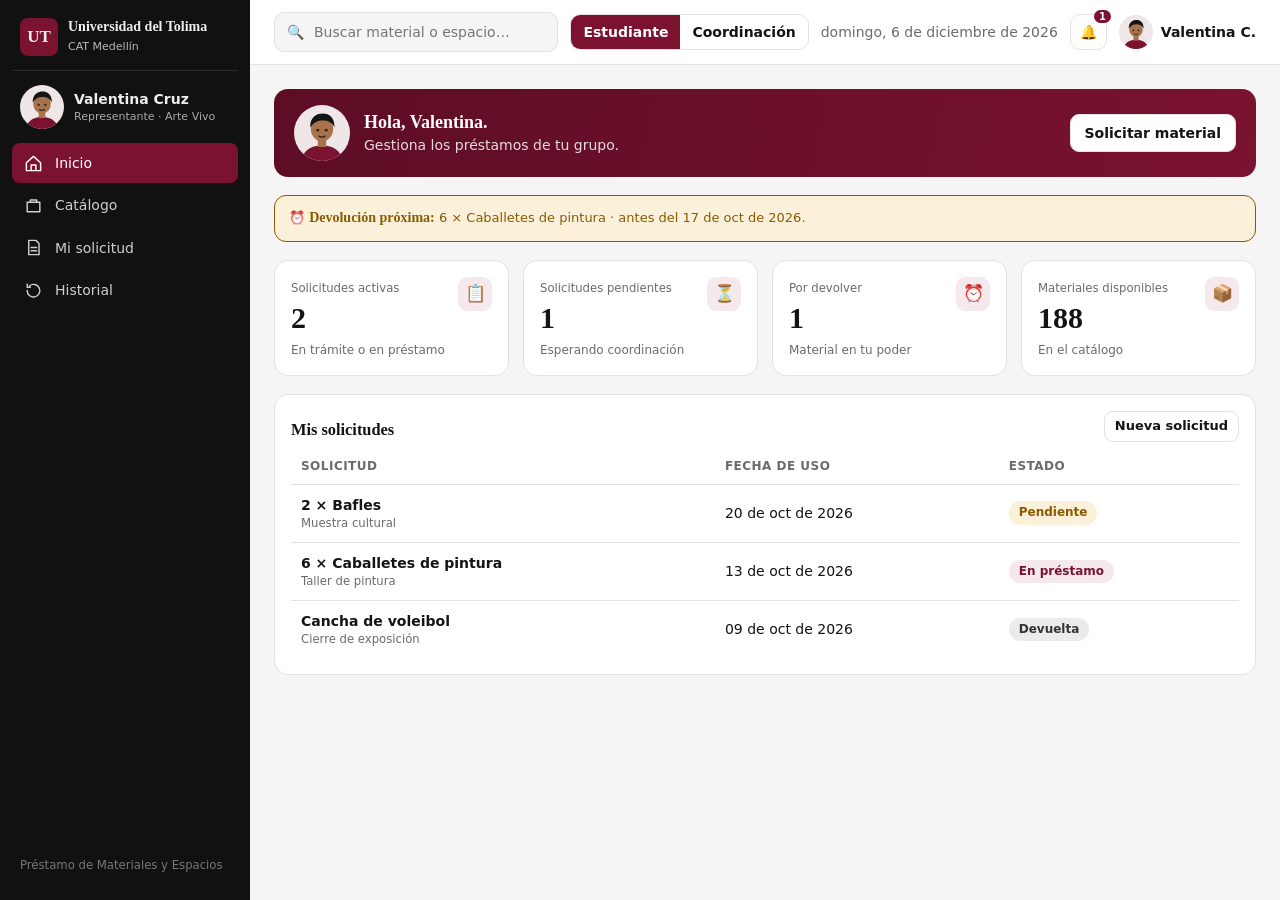
==== commit db2c3e2e: "Add files via upload" ====
--- a/index.html
+++ b/index.html
@@ -27,15 +27,18 @@
 <div class="main">
  <header class="top">
   <button class="burger" onclick="tog()" aria-label="Menú">☰</button>
-  <div class="search">🔍<input placeholder="Buscar solicitudes, materiales, grupos…"></div>
+  <div class="search">🔍<input id="gs" placeholder="Buscar…" oninput="gsearch(this.value)" autocomplete="off"></div>
   <div class="seg" id="seg"></div><span class="date" id="date"></span>
   <button class="btn s" id="btnInstall" hidden>⬇ Instalar app</button>
-  <button class="bell" aria-label="Notificaciones">🔔<i>4</i></button>
+  <div class="bellwrap"><button class="bell" aria-label="Notificaciones" onclick="toggleNP(event)">🔔<i id="nb" hidden></i></button><div class="npanel" id="np" hidden></div></div>
   <div class="prof" id="prof"></div>
  </header>
  <main class="page" id="view"></main>
 </div>
 
+<div class="overlay" id="modal" hidden></div>
+<div class="toasts" id="toasts" aria-live="polite"></div>
+
 <script src="js/app.js"></script>
 <script src="js/pwa.js"></script>
 </body>
--- a/css/styles.css
+++ b/css/styles.css
@@ -0,0 +1,101 @@
+:root{--wine:#7a1230;--wine-d:#5c0d24;--wine-l:#f6e9ed;--bg:#f6f5f5;--card:#fff;--ink:#141414;--mut:#6b6b6b;--line:#e3e1e1;--ok:#2f6b3f;--okb:#e5f1e8;--warn:#8a5a00;--warnb:#fbf0d9;--bad:#a1121f;--badb:#fbe4e6;--info:#333;--infob:#ebebeb;
+box-sizing:border-box;padding-top:env(safe-area-inset-top,0px);padding-bottom:env(safe-area-inset-bottom,0px)}
+:root:not([data-theme="light"]){}
+@media(prefers-color-scheme:dark){:root:not([data-theme="light"]){--bg:#121212;--card:#1c1c1c;--ink:#f2f2f2;--mut:#a5a5a5;--line:#333;--wine:#c0405f;--wine-l:#2d1820;--okb:#1d2e22;--ok:#7fcf93;--warnb:#33290f;--warn:#e8b64d;--badb:#3a1a1e;--bad:#ff8a95;--infob:#2a2a2a;--info:#ddd}}
+:root[data-theme="dark"]{--bg:#121212;--card:#1c1c1c;--ink:#f2f2f2;--mut:#a5a5a5;--line:#333;--wine:#c0405f;--wine-l:#2d1820;--okb:#1d2e22;--ok:#7fcf93;--warnb:#33290f;--warn:#e8b64d;--badb:#3a1a1e;--bad:#ff8a95;--infob:#2a2a2a;--info:#ddd}
+html{height:100%;scroll-padding-top:env(safe-area-inset-top,0px)}
+*{box-sizing:border-box}body{margin:0;font:14px/1.45 system-ui,-apple-system,"Segoe UI",Roboto,sans-serif;background:var(--bg);color:var(--ink)}
+h1,h2,h3{font-family:Georgia,"Times New Roman",serif;margin:0}
+button{font:inherit;cursor:pointer}
+.side{position:fixed;inset:0 auto 0 0;width:250px;background:#111;color:#eee;display:flex;flex-direction:column;padding:18px 12px;z-index:20;transition:transform .25s;padding-top:calc(18px + env(safe-area-inset-top,0px))}
+.brand{display:flex;gap:10px;align-items:center;padding:0 8px 14px;border-bottom:1px solid #2c2c2c}
+.crest{width:38px;height:38px;border-radius:8px;background:var(--wine);display:grid;place-items:center;font:700 17px Georgia}
+.brand b{display:block;font:700 14px Georgia;line-height:1.15}.brand small{color:#b9b9b9;font-size:11px}
+.me{display:flex;gap:10px;align-items:center;padding:14px 8px}.me small{color:#aaa;display:block;font-size:11px}
+nav{flex:1;display:flex;flex-direction:column;gap:2px}
+nav button{display:flex;gap:12px;align-items:center;background:none;border:0;color:#cfcfcf;padding:10px 12px;border-radius:8px;text-align:left}
+nav button:hover{background:#1f1f1f}nav button.on{background:var(--wine);color:#fff}
+nav svg{width:19px;height:19px;stroke:currentColor;fill:none;stroke-width:1.8;stroke-linecap:round;stroke-linejoin:round;flex:none}
+.main{margin-left:250px;min-height:100%}
+.top{position:sticky;top:env(safe-area-inset-top,0px);z-index:10;background:var(--card);border-bottom:1px solid var(--line);display:flex;gap:12px;align-items:center;padding:12px 24px}
+.burger{display:none;background:none;border:1px solid var(--line);color:var(--ink);border-radius:8px;padding:6px 10px}
+.search{flex:1;max-width:420px;display:flex;align-items:center;gap:8px;background:var(--bg);border:1px solid var(--line);border-radius:10px;padding:8px 12px}
+.search input{border:0;background:none;outline:0;width:100%;color:var(--ink);font:inherit}
+.date{color:var(--mut);margin-left:auto;white-space:nowrap}
+.bell{position:relative;background:none;border:1px solid var(--line);border-radius:10px;padding:7px 9px;color:var(--ink)}
+.bell i{position:absolute;top:-5px;right:-5px;background:var(--wine);color:#fff;font:700 10px system-ui;border-radius:9px;padding:1px 5px}
+.prof{display:flex;gap:8px;align-items:center}
+.page{padding:24px;max-width:1280px;margin:auto}
+.ph{display:flex;justify-content:space-between;align-items:flex-end;gap:12px;flex-wrap:wrap;margin-bottom:18px}
+.ph p{margin:4px 0 0;color:var(--mut)}
+.banner{display:flex;gap:14px;align-items:center;background:linear-gradient(100deg,var(--wine-d),var(--wine));color:#fff;border-radius:14px;padding:16px 20px;margin-bottom:18px}
+.banner .av{display:flex}.banner .av svg{margin-left:-8px;border:2px solid #fff;border-radius:50%}.banner .av svg:first-child{margin:0}
+.banner p{margin:2px 0 0;opacity:.85}
+.grid5{display:grid;grid-template-columns:repeat(5,1fr);gap:14px;margin-bottom:18px}
+.card{background:var(--card);border:1px solid var(--line);border-radius:14px;padding:16px}
+.kpi small{color:var(--mut)}.kpi b{display:block;font:700 30px Georgia;margin:4px 0}.kpi span{font-size:12px;color:var(--mut)}
+.kpi .ic{width:34px;height:34px;border-radius:9px;background:var(--wine-l);color:var(--wine);display:grid;place-items:center;float:right;font-size:17px}
+.kpi.alert{border-color:var(--wine)}.kpi.alert b{color:var(--wine)}
+.two{display:grid;grid-template-columns:1fr 2fr;gap:14px;margin-bottom:18px}
+.bars{display:flex;align-items:flex-end;gap:14px;height:170px;margin-top:14px;border-bottom:1px solid var(--line)}
+.bars div{flex:1;text-align:center;font-size:12px}.bars i{display:block;background:var(--wine);border-radius:6px 6px 0 0;margin-bottom:4px}.bars div:nth-child(even) i{background:var(--ink)}
+.lbl{display:flex;gap:14px;margin-top:6px;font-size:12px;color:var(--mut)}.lbl span{flex:1;text-align:center}
+.tw{overflow-x:auto}table{width:100%;border-collapse:collapse;min-width:640px}
+th{text-align:left;font-size:12px;color:var(--mut);text-transform:uppercase;letter-spacing:.04em;padding:8px 10px;border-bottom:1px solid var(--line)}
+td{padding:10px;border-bottom:1px solid var(--line);vertical-align:middle}tr:last-child td{border:0}
+.who{display:flex;gap:10px;align-items:center}.who small{color:var(--mut);display:block}
+.tag{display:inline-block;padding:3px 10px;border-radius:20px;font-size:12px;font-weight:600}
+.Pendiente{background:var(--warnb);color:var(--warn)}.Aprobada{background:var(--okb);color:var(--ok)}.Rechazada{background:var(--badb);color:var(--bad)}.En-préstamo{background:var(--wine-l);color:var(--wine)}.Devuelta{background:var(--infob);color:var(--info)}
+.btn{border:1px solid var(--line);background:var(--card);color:var(--ink);border-radius:9px;padding:8px 14px;font-weight:600}
+.btn.p{background:var(--wine);border-color:var(--wine);color:#fff}.btn.p:hover{background:var(--wine-d)}
+.btn.d{border-color:var(--bad);color:var(--bad)}.btn.s{padding:5px 10px;font-size:13px}
+.acts{display:flex;flex-wrap:wrap;gap:10px;margin-top:14px}
+.dgrid{display:grid;grid-template-columns:2fr 1fr;gap:14px}
+.kv{display:grid;grid-template-columns:repeat(2,1fr);gap:12px 18px}.kv small{color:var(--mut);display:block}
+.avail{font-size:12px;font-weight:600}.avail.ok{color:var(--ok)}.avail.no{color:var(--bad)}
+textarea{width:100%;min-height:70px;border:1px solid var(--line);background:var(--bg);color:var(--ink);border-radius:10px;padding:10px;font:inherit}
+.tl{border-left:2px solid var(--line);margin-left:6px;padding-left:14px}.tl p{margin:0 0 12px;position:relative}.tl p:before{content:"";position:absolute;left:-21px;top:5px;width:10px;height:10px;border-radius:50%;background:var(--wine)}
+.chips{display:flex;gap:8px;flex-wrap:wrap}.chip{border:1px solid var(--line);background:var(--card);color:var(--ink);border-radius:20px;padding:7px 14px}.chip.on{background:var(--wine);border-color:var(--wine);color:#fff}
+.alerts{display:grid;grid-template-columns:repeat(4,1fr);gap:12px;margin:16px 0}
+.al{border-radius:12px;padding:12px 14px;border:1px solid;font-size:13px}.al b{display:block;font-size:20px;font-family:Georgia}
+.al.w{background:var(--warnb);color:var(--warn);border-color:var(--warn)}.al.b{background:var(--badb);color:var(--bad);border-color:var(--bad)}.al.m{background:var(--wine-l);color:var(--wine);border-color:var(--wine)}.al.i{background:var(--infob);color:var(--info);border-color:var(--line)}
+.thumb{width:42px;height:42px;border-radius:10px;background:var(--wine-l);display:grid;place-items:center;font-size:22px;flex:none}
+.meter{height:6px;background:var(--line);border-radius:4px;width:90px;margin-top:4px}.meter i{display:block;height:100%;background:var(--wine);border-radius:4px}
+.crumb{color:var(--mut);margin-bottom:10px;background:none;border:0;padding:0}.crumb:hover{color:var(--wine)}
+.seg{display:flex;border:1px solid var(--line);border-radius:10px;overflow:hidden;flex:none}.seg button{border:0;background:var(--card);color:var(--ink);padding:7px 12px;font-weight:600}.seg button.on{background:var(--wine);color:#fff}
+.g4{display:grid;grid-template-columns:repeat(4,1fr);gap:14px;margin-bottom:18px}.cg{display:grid;grid-template-columns:repeat(auto-fill,minmax(210px,1fr));gap:14px;margin-top:14px}
+.cc{display:flex;flex-direction:column;gap:6px}.cc .thumb{width:56px;height:56px;font-size:30px}.cc small{color:var(--mut)}
+.in{width:100%;border:1px solid var(--line);background:var(--bg);color:var(--ink);border-radius:9px;padding:9px;font:inherit}
+.qty{display:flex;gap:8px;align-items:center}.qty button{width:28px;height:28px;border-radius:8px;border:1px solid var(--line);background:var(--card);color:var(--ink)}
+.cartbar{display:flex;justify-content:space-between;align-items:center;gap:10px;background:var(--wine-l);border:1px solid var(--wine);color:var(--wine);border-radius:12px;padding:10px 14px;margin-top:14px;font-weight:600}
+@media(max-width:1100px){.g4{grid-template-columns:repeat(2,1fr)}}
+@media(max-width:820px){.seg button{padding:6px 8px;font-size:12px}.search{min-width:0}.g4{grid-template-columns:repeat(2,1fr)}}
+.scrim{display:none}
+@media(max-width:1100px){.grid5{grid-template-columns:repeat(3,1fr)}.two,.dgrid{grid-template-columns:1fr}.alerts{grid-template-columns:repeat(2,1fr)}}
+@media(max-width:820px){.side{transform:translateX(-100%)}.side.open{transform:none}.scrim.open{display:block;position:fixed;inset:0;background:#0008;z-index:15}
+.main{margin-left:0}.burger{display:block}.date,.prof span{display:none}.top{padding:10px 14px}.page{padding:16px 14px}.grid5{grid-template-columns:repeat(2,1fr)}.kv{grid-template-columns:1fr}.banner .av{display:none}}
+
+/* ---- Funcionalidad: notificaciones, avisos, modal, formularios ---- */
+.Cancelada{background:var(--infob);color:var(--info)}
+.bell i[hidden]{display:none}
+.bellwrap{position:relative}
+.npanel{position:absolute;right:0;top:calc(100% + 8px);width:360px;max-height:70vh;overflow:auto;background:var(--card);border:1px solid var(--line);border-radius:14px;box-shadow:0 12px 32px #0003;z-index:40}
+.npanel[hidden]{display:none}
+.nh{display:flex;justify-content:space-between;align-items:center;padding:12px 14px;border-bottom:1px solid var(--line);position:sticky;top:0;background:var(--card)}
+.ni{display:flex;gap:10px;align-items:flex-start;width:100%;text-align:left;background:none;border:0;border-bottom:1px solid var(--line);color:var(--ink);padding:12px 14px}
+.ni:hover{background:var(--bg)}.ni.un{background:var(--wine-l)}.ni.un .nt{font-weight:700}
+.nic{font-size:18px;flex:none}.ni small{display:block;color:var(--mut);margin-top:2px}
+.empty{color:var(--mut);text-align:center;padding:18px}
+.nbadge{margin-left:auto;background:var(--wine);color:#fff;font:700 11px system-ui;border-radius:10px;padding:1px 7px;font-style:normal}
+nav button.on .nbadge{background:#fff;color:var(--wine)}
+.note{background:var(--bg);border-left:3px solid var(--wine);border-radius:8px;padding:10px 12px}.note small{color:var(--mut)}
+.toasts{position:fixed;right:16px;bottom:calc(16px + env(safe-area-inset-bottom,0px));display:flex;flex-direction:column;gap:8px;z-index:60;max-width:min(380px,calc(100vw - 32px))}
+.toast{display:flex;gap:10px;align-items:flex-start;background:var(--ink);color:var(--bg);border-radius:12px;padding:12px 14px;box-shadow:0 8px 24px #0004;animation:tin .25s ease;transition:opacity .4s,transform .4s}
+.toast.out{opacity:0;transform:translateY(8px)}
+@keyframes tin{from{opacity:0;transform:translateY(10px)}}
+.overlay{position:fixed;inset:0;background:#0009;display:grid;place-items:center;z-index:50;padding:16px}
+.overlay[hidden]{display:none}
+.mbox{background:var(--card);border:1px solid var(--line);border-radius:16px;padding:20px;width:min(440px,100%);max-height:90vh;overflow:auto}
+.mform{display:grid;gap:12px;margin:12px 0}.mform label{display:grid;gap:4px;font-weight:600;font-size:13px}.mform .in{font-weight:400}
+@media(max-width:820px){.npanel{position:fixed;left:10px;right:10px;top:62px;width:auto}}
+@media(prefers-reduced-motion:reduce){.toast{animation:none}}
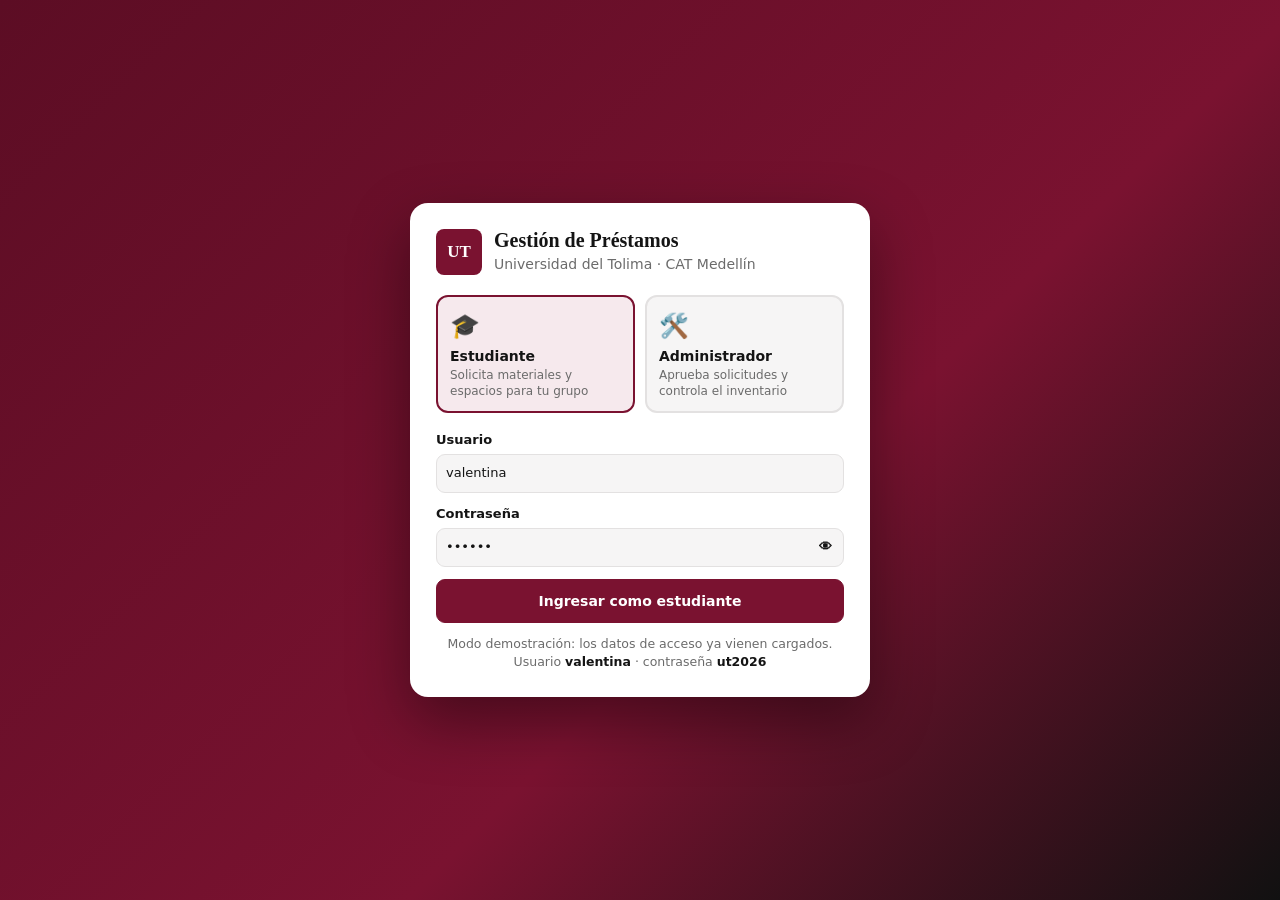
==== commit c79a2f57: "Add files via upload" ====
--- a/index.html
+++ b/index.html
@@ -36,6 +36,7 @@
  <main class="page" id="view"></main>
 </div>
 
+<div class="login" id="login" hidden></div>
 <div class="overlay" id="modal" hidden></div>
 <div class="toasts" id="toasts" aria-live="polite"></div>
 
--- a/css/styles.css
+++ b/css/styles.css
@@ -99,3 +99,21 @@
 .mform{display:grid;gap:12px;margin:12px 0}.mform label{display:grid;gap:4px;font-weight:600;font-size:13px}.mform .in{font-weight:400}
 @media(max-width:820px){.npanel{position:fixed;left:10px;right:10px;top:62px;width:auto}}
 @media(prefers-reduced-motion:reduce){.toast{animation:none}}
+
+/* ---- Pantalla de ingreso ---- */
+body.locked .side,body.locked .main,body.locked .scrim{display:none}
+.login{position:fixed;inset:0;z-index:100;display:grid;place-items:center;padding:16px;overflow:auto;background:linear-gradient(135deg,var(--wine-d),var(--wine) 60%,#111)}
+.login[hidden]{display:none}
+.lbox{width:min(460px,100%);background:var(--card);border-radius:18px;padding:26px;box-shadow:0 24px 60px #0006}
+.lhead{display:flex;gap:12px;align-items:center;margin-bottom:20px}.lhead .crest{color:#fff;flex:none;width:46px;height:46px}
+.lhead h1{font-size:20px;line-height:1.15}.lhead p{margin:2px 0 0;color:var(--mut)}
+.lroles{display:grid;grid-template-columns:1fr 1fr;gap:10px;margin-bottom:18px}
+.lroles button{display:grid;gap:2px;text-align:left;background:var(--bg);color:var(--ink);border:2px solid var(--line);border-radius:12px;padding:12px}
+.lroles button span{font-size:24px}.lroles small{color:var(--mut);font-size:12px;line-height:1.3}
+.lroles button.on{border-color:var(--wine);background:var(--wine-l)}
+.lform{display:grid;gap:12px}.lform label{display:grid;gap:4px;font-weight:600;font-size:13px}.lform .in{font-weight:400}
+.pw{position:relative;display:block}.pw .in{padding-right:44px}.pw button{position:absolute;right:4px;top:50%;transform:translateY(-50%);background:none;border:0;padding:6px 8px;color:var(--ink)}
+.lerr{background:var(--badb);color:var(--bad);border-radius:8px;padding:8px 10px;font-weight:600}
+.lform .btn.p{padding:11px}
+.lhint{margin:0;text-align:center;color:var(--mut);font-size:12.5px}.lhint b{color:var(--ink)}
+@media(max-width:420px){.lroles small{display:none}}
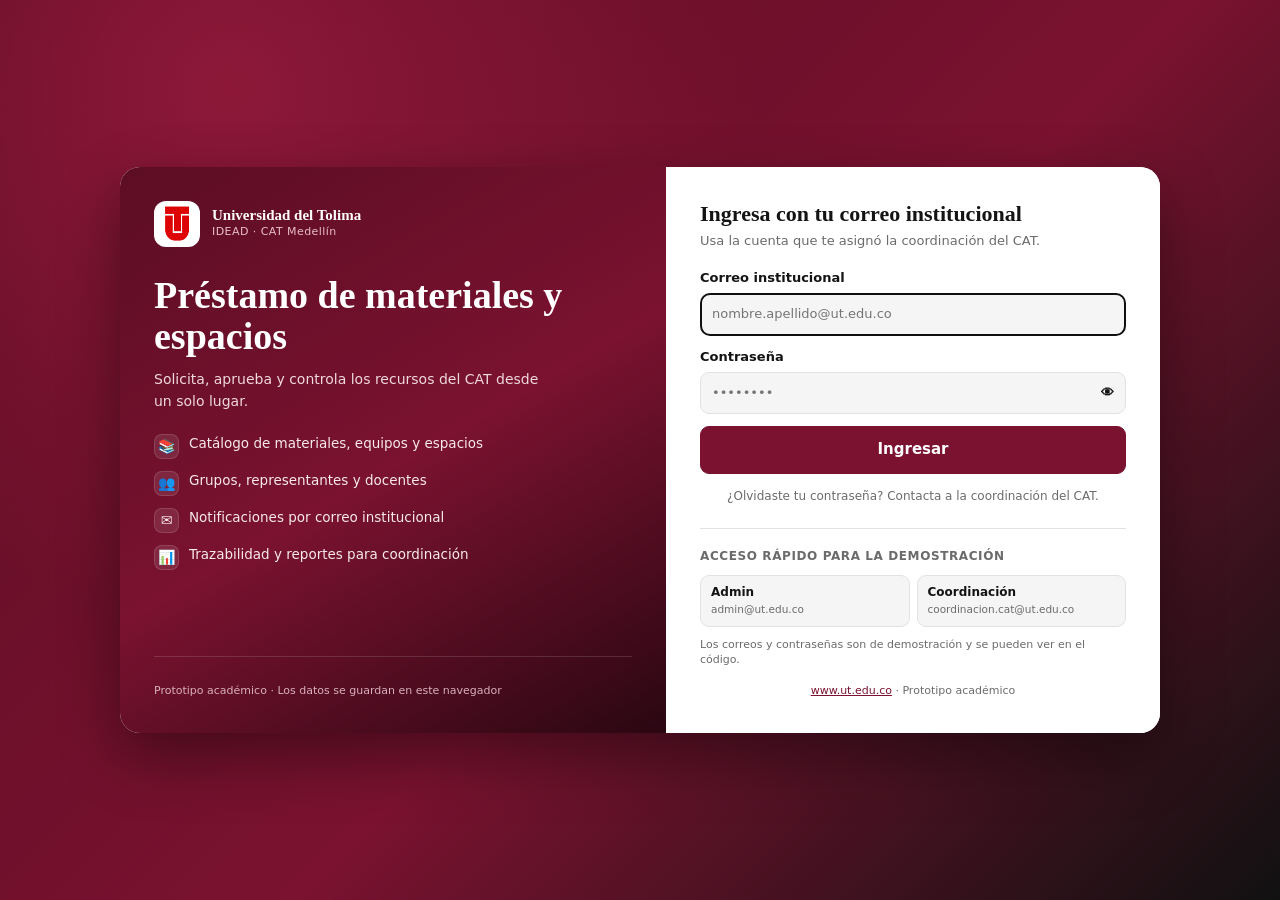
==== commit ecd29a1a: "Add files via upload" ====
--- a/index.html
+++ b/index.html
@@ -3,12 +3,13 @@
 <head>
 <meta charset="utf-8">
 <meta name="viewport" content="width=device-width, initial-scale=1, viewport-fit=cover">
-<title>Gestión de Préstamos – Universidad del Tolima CAT Medellín</title>
-<meta name="description" content="Gestión de préstamos de materiales y espacios – Universidad del Tolima, CAT Medellín.">
+<title>Préstamos UT · CAT Medellín</title>
+<meta name="description" content="Sistema de préstamo de materiales y espacios de la Universidad del Tolima, CAT Medellín. Prototipo académico funcional.">
+<meta name="author" content="Universidad del Tolima · CAT Medellín">
+<meta name="theme-color" content="#7a1230">
 
 <!-- PWA -->
 <link rel="manifest" href="manifest.webmanifest">
-<meta name="theme-color" content="#7a1230">
 <meta name="mobile-web-app-capable" content="yes">
 <meta name="apple-mobile-web-app-capable" content="yes">
 <meta name="apple-mobile-web-app-title" content="Préstamos UT">
@@ -17,30 +18,68 @@
 <link rel="apple-touch-icon" href="icons/apple-touch-icon.png">
 
 <link rel="stylesheet" href="css/styles.css">
+<link rel="stylesheet" href="css/demo.css">
 </head>
 <body>
 <aside class="side" id="side">
- <div class="brand"><div class="crest">UT</div><div><b>Universidad del Tolima</b><small>CAT Medellín</small></div></div>
- <div class="me" id="me"></div><nav id="nav"></nav>
- <small style="color:#777;padding:8px">Préstamo de Materiales y Espacios</small>
-</aside><div class="scrim" id="scrim" onclick="tog()"></div>
+ <div class="brand">
+  <div class="crest brandcrest">
+   <img src="icons/logo-ut.png" alt="Logosímbolo Universidad del Tolima" onerror="this.remove()">
+   <span>UT</span>
+  </div>
+  <div><b>Universidad del Tolima</b><small>CAT Medellín</small></div>
+ </div>
+ <div class="me" id="me"></div>
+ <nav id="nav" aria-label="Menú principal"></nav>
+ <small class="sidefoot">Préstamo de Materiales y Espacios<br>Prototipo académico · 2026</small>
+</aside>
+<div class="scrim" id="scrim" onclick="tog()"></div>
+
 <div class="main">
  <header class="top">
-  <button class="burger" onclick="tog()" aria-label="Menú">☰</button>
-  <div class="search">🔍<input id="gs" placeholder="Buscar…" oninput="gsearch(this.value)" autocomplete="off"></div>
-  <div class="seg" id="seg"></div><span class="date" id="date"></span>
+  <button class="burger" onclick="tog()" aria-label="Abrir menú">☰</button>
+  <div class="search">🔍<input id="gs" placeholder="Buscar…" oninput="gsearch(this.value)" autocomplete="off" aria-label="Buscar"></div>
+  <div class="seg" id="seg"></div>
+  <span class="date" id="date"></span>
   <button class="btn s" id="btnInstall" hidden>⬇ Instalar app</button>
   <div class="bellwrap"><button class="bell" aria-label="Notificaciones" onclick="toggleNP(event)">🔔<i id="nb" hidden></i></button><div class="npanel" id="np" hidden></div></div>
   <div class="prof" id="prof"></div>
  </header>
+ <div class="printhead">
+  <div><b>Universidad del Tolima</b><span>IDEAD · CAT Medellín · Préstamos UT</span></div>
+  <small id="printmeta">Reporte del sistema</small>
+ </div>
  <main class="page" id="view"></main>
+ <footer class="utfoot">
+  <div class="footbrand"><b>Universidad del Tolima</b><span>IDEAD · CAT Medellín</span></div>
+  <div class="footdata">
+   <span>NIT 890.700.640-7</span>
+   <span>I.E. INEM José Félix de Restrepo · Cra. 48 No. 1-125, Av. Las Vegas, Bloque 7A, Medellín</span>
+   <span>PBX 2772020 - 2771515 Ext. 9513 · Tel. 2669041 · Cel. 316 695 0541</span>
+   <span><a href="mailto:cmedellin@ut.edu.co">cmedellin@ut.edu.co</a></span>
+   <span><a href="https://www.ut.edu.co" target="_blank" rel="noopener">www.ut.edu.co</a></span>
+  </div>
+  <div class="footdemo">Prototipo académico · Los datos de esta demostración se guardan únicamente en este navegador.</div>
+ </footer>
 </div>
 
 <div class="login" id="login" hidden></div>
 <div class="overlay" id="modal" hidden></div>
 <div class="toasts" id="toasts" aria-live="polite"></div>
 
+<noscript><div class="noscript">Esta aplicación necesita JavaScript activado para funcionar.</div></noscript>
+
+<!-- Datos y correos -->
+<script src="js/store.js"></script>
+<script src="js/email.js"></script>
+<!-- Núcleo de interfaz -->
 <script src="js/app.js"></script>
+<!-- Vistas -->
+<script src="js/views-requests.js"></script>
+<script src="js/views-admin.js"></script>
+<script src="js/views-student.js"></script>
+<!-- Arranque y PWA -->
+<script src="js/init.js"></script>
 <script src="js/pwa.js"></script>
 </body>
 </html>
--- a/css/styles.css
+++ b/css/styles.css
@@ -32,7 +32,8 @@
 .banner .av{display:flex}.banner .av svg{margin-left:-8px;border:2px solid #fff;border-radius:50%}.banner .av svg:first-child{margin:0}
 .banner p{margin:2px 0 0;opacity:.85}
 .grid5{display:grid;grid-template-columns:repeat(5,1fr);gap:14px;margin-bottom:18px}
-.card{background:var(--card);border:1px solid var(--line);border-radius:14px;padding:16px}
+.card{background:var(--card);border:1px solid var(--line);border-radius:14px;padding:16px;min-width:0}
+.dgrid>*,.two>*{min-width:0}
 .kpi small{color:var(--mut)}.kpi b{display:block;font:700 30px Georgia;margin:4px 0}.kpi span{font-size:12px;color:var(--mut)}
 .kpi .ic{width:34px;height:34px;border-radius:9px;background:var(--wine-l);color:var(--wine);display:grid;place-items:center;float:right;font-size:17px}
 .kpi.alert{border-color:var(--wine)}.kpi.alert b{color:var(--wine)}
--- a/css/demo.css
+++ b/css/demo.css
@@ -0,0 +1,218 @@
+/* ============================================================
+   Estilos del rediseño v5 – Gestión de Préstamos UT CAT Medellín
+   Se carga después de styles.css para conservar la base y ampliar
+   las vistas nuevas (login, correos, usuarios, reportes, perfil).
+   ============================================================ */
+
+[hidden]{display:none !important}
+code{font:12px ui-monospace,SFMono-Regular,Menlo,monospace;background:var(--infob);border:1px solid var(--line);border-radius:5px;padding:1px 5px}
+a{color:var(--wine)}
+.mut{color:var(--mut)}
+.block{display:block}
+.errtext{color:var(--bad);font-size:12px}
+.actions{display:flex;gap:6px;flex-wrap:wrap}
+
+/* Logosímbolo y marca */
+.brandcrest{background:#fff;overflow:hidden;position:relative}
+.brandcrest img{position:absolute;inset:0;width:100%;height:100%;object-fit:contain;padding:2px;background:#fff;z-index:2}
+.brandcrest span{color:var(--wine);font:700 17px Georgia;z-index:1}
+.sidefoot{color:#9b9b9b;padding:12px 8px 4px;line-height:1.5;font-size:11px;border-top:1px solid #2c2c2c;margin-top:8px}
+.demobadge{display:inline-block;background:var(--wine-l);color:var(--wine);border:1px solid var(--wine);border-radius:20px;padding:3px 10px;font-size:11px;font-weight:700;white-space:nowrap}
+.side .demobadge{background:#241016;color:#f3c8d4;border-color:#6d2b3e}
+
+/* Cabecera y perfil */
+.prof .profbtn{display:flex;align-items:center;gap:7px;border-radius:20px;padding:3px 10px 3px 3px}
+.prof .profbtn:hover{border-color:var(--wine)}
+.prof .plogout{color:var(--mut)}
+.phact{display:flex;gap:8px;align-items:center;flex-wrap:wrap}
+.brand b{line-height:1.2}
+
+/* Login de dos columnas */
+.login{background:radial-gradient(circle at 18% 10%,#8d1838 0,transparent 40%),linear-gradient(135deg,var(--wine-d),var(--wine) 55%,#111)}
+.lbox.lwide{width:min(1040px,100%);display:grid;grid-template-columns:1.05fr .95fr;padding:0;overflow:hidden;border-radius:20px}
+.lhero{padding:34px;background:linear-gradient(150deg,#5c0d24 0%,#7a1230 52%,#2a0712 100%);color:#fff;display:flex;flex-direction:column;min-height:560px}
+.lhero-top{display:flex;align-items:center;gap:12px;margin-bottom:28px}
+.lhero-logo{width:46px;height:46px;object-fit:contain;background:#fff;border-radius:12px;padding:4px;flex:none}
+.lhero-top b{display:block;font:700 15px Georgia}
+.lhero-top small{display:block;color:#e9becb;font-size:11px;letter-spacing:.04em}
+.lhero h1{font-size:clamp(27px,3.1vw,38px);line-height:1.08;margin:0 0 12px;max-width:430px}
+.lhero>p{color:#f0d8df;line-height:1.55;margin:0 0 22px;max-width:400px;font-size:14px}
+.lpoints{list-style:none;padding:0;margin:0;display:grid;gap:12px}
+.lpoints li{display:flex;gap:10px;align-items:flex-start;color:#f7e9ed;font-size:13.5px;line-height:1.4}
+.lpoints span{width:25px;height:25px;display:grid;place-items:center;border-radius:8px;background:#ffffff18;border:1px solid #ffffff22;font-size:14px;flex:none}
+.lhero-foot{margin-top:auto;padding-top:26px;color:#d9b0bd;font-size:11px;border-top:1px solid #ffffff22}
+.lformside{padding:34px;display:flex;flex-direction:column;justify-content:center;background:var(--card)}
+.lformside h2{font-size:22px;line-height:1.2}
+.lsub{color:var(--mut);margin:5px 0 18px;font-size:13px}
+.lform{display:grid;gap:12px}
+.lform label{display:grid;gap:5px;font-weight:600;font-size:13px}
+.lform .in{font-weight:400;padding:11px}
+.lform .btn.p{padding:12px;font-size:15px}
+.lhint{margin:2px 0 0;text-align:center;color:var(--mut);font-size:12px}
+.ldemo{margin-top:22px;padding-top:16px;border-top:1px solid var(--line)}
+.ldemo>b{font-size:12px;color:var(--mut);text-transform:uppercase;letter-spacing:.05em}
+.lquick{display:grid;grid-template-columns:1fr 1fr;gap:7px;margin:10px 0}
+.lquick button{display:grid;gap:1px;text-align:left;background:var(--bg);border:1px solid var(--line);color:var(--ink);border-radius:9px;padding:8px 10px}
+.lquick button:hover{border-color:var(--wine);background:var(--wine-l)}
+.lquick b{font-size:12px}.lquick small{font-size:10.5px;color:var(--mut);overflow:hidden;text-overflow:ellipsis}
+.ldemo>small{color:var(--mut);font-size:11px;line-height:1.4;display:block}
+.llegal{margin-top:16px;color:var(--mut);font-size:11px;text-align:center}
+.pw{position:relative;display:block}.pw .in{padding-right:44px}.pw button{position:absolute;right:4px;top:50%;transform:translateY(-50%);background:none;border:0;padding:6px 8px;color:var(--ink)}
+.lerr{background:var(--badb);color:var(--bad);border-radius:8px;padding:8px 10px;font-weight:600;font-size:12.5px}
+@media(max-width:820px){
+  .lbox.lwide{grid-template-columns:1fr;max-width:560px}
+  .lhero{min-height:auto;padding:24px}
+  .lhero h1{font-size:28px}
+  .lpoints{display:none}
+  .lhero-foot{padding-top:16px;margin-top:18px}
+  .lformside{padding:24px}
+  .login{place-items:start center;padding:12px}
+}
+@media(max-width:420px){.lquick{grid-template-columns:1fr}}
+
+/* Estados, etiquetas y roles */
+.tag.miniTag{background:var(--warnb);color:var(--warn);margin-left:4px;font-size:10px;padding:2px 7px}
+.Cancelada{background:var(--infob);color:var(--info)}
+.rolebadge{display:inline-block;padding:3px 9px;border-radius:20px;font-size:11px;font-weight:700;letter-spacing:.01em;white-space:nowrap}
+.rolebadge.admin{background:#2a1018;color:#f5c7d5;border:1px solid #7a1230}
+.rolebadge.co{background:var(--wine-l);color:var(--wine);border:1px solid #d9a4b4}
+.rolebadge.st{background:var(--okb);color:var(--ok);border:1px solid #a9cdb3}
+.rolebadge.prof{background:var(--warnb);color:var(--warn);border:1px solid #e5c983}
+.estado{display:inline-block;border-radius:20px;padding:3px 9px;font-size:11px;font-weight:700;white-space:nowrap}
+.estado.simulado{background:var(--infob);color:var(--info)}
+.estado.pendiente{background:var(--warnb);color:var(--warn)}
+.estado.enviado{background:var(--okb);color:var(--ok)}
+.estado.error{background:var(--badb);color:var(--bad)}
+.you{font-size:10px;background:var(--wine);color:#fff;border-radius:5px;padding:1px 5px;vertical-align:middle;font-weight:700}
+.thumb.sm{width:34px;height:34px;font-size:18px}
+.who .thumb.sm{margin-right:2px}
+.cc>span:last-of-type{display:flex;align-items:center;gap:5px;flex-wrap:wrap}
+
+/* Formularios y modales */
+.mbox.wide{width:min(760px,100%)}
+.form2{display:grid;grid-template-columns:1fr 1fr;gap:10px}
+.mform label{font-weight:600}
+.checkline{display:flex!important;align-items:center;gap:8px;font-weight:600;font-size:13px;line-height:1.35}
+.checkline input{width:auto;flex:none}
+.in.mini,.mini{max-width:86px;padding:6px;text-align:center}
+textarea{resize:vertical}
+.acts{display:flex;flex-wrap:wrap;gap:8px;margin-top:14px}
+.acts .btn{white-space:nowrap}
+.btn:disabled,.btn[disabled]{opacity:.48;cursor:not-allowed;filter:grayscale(.3)}
+.mailbanner{margin-bottom:12px}
+.filterNote{background:var(--wine-l);color:var(--wine);border:1px solid var(--wine);border-radius:10px;padding:9px 12px;margin:12px 0;display:flex;gap:10px;align-items:center;flex-wrap:wrap;font-size:13px}
+.note code{background:#fff5}
+.guide{margin:12px 0;padding-left:20px;display:grid;gap:10px;line-height:1.5;font-size:13px}
+.guide li::marker{color:var(--wine);font-weight:700}
+
+/* Correos */
+.mailhead{display:flex;justify-content:space-between;align-items:flex-start;gap:12px;border-bottom:1px solid var(--line);padding-bottom:12px}
+.mailhead h3{font-size:19px;line-height:1.25}.mailhead small{color:var(--mut)}
+.mailmeta{display:grid;grid-template-columns:repeat(auto-fit,minmax(170px,1fr));gap:10px;padding:12px 0;border-bottom:1px solid var(--line)}
+.mailmeta small{display:block;color:var(--mut);font-size:11px;text-transform:uppercase;letter-spacing:.04em}
+.mailmeta b{display:block;font-size:12.5px;overflow-wrap:anywhere}
+.mailview{margin:16px -4px;border:1px solid var(--line);border-radius:12px;overflow:hidden;background:#f3f0f1}
+.mailview>div{max-width:100%!important}
+.maillist{display:grid;gap:8px;margin-top:10px;max-height:55vh;overflow:auto}
+.mailrow{display:flex;justify-content:space-between;align-items:center;gap:12px;width:100%;text-align:left;background:var(--bg);border:1px solid var(--line);border-radius:10px;padding:10px 12px;color:var(--ink)}
+.mailrow:hover{border-color:var(--wine)}
+.mailrow b{display:block;font-size:13px}.mailrow small{display:block;color:var(--mut);font-size:11px;margin-top:2px}
+.mailrow span:first-child{min-width:0;overflow:hidden}
+
+/* Reportes y configuración */
+.cfgGrid{display:grid;grid-template-columns:repeat(2,minmax(0,1fr));gap:14px}
+.reportlist{display:grid;gap:11px;margin-top:14px}
+.reportlist>div{position:relative;display:flex;justify-content:space-between;align-items:center;gap:10px;padding:8px 10px;background:var(--bg);border-radius:8px;overflow:hidden}
+.reportlist>div i{position:absolute;left:0;bottom:0;height:3px;background:var(--wine);border-radius:3px}
+.reportlist b{font:700 16px Georgia;color:var(--wine);z-index:1}
+.reportlist span{font-size:12.5px;z-index:1}
+.filterrow{display:flex;justify-content:space-between;gap:12px;flex-wrap:wrap;margin-top:14px}
+
+/* Perfil, estudiante y estados vacíos */
+.profileGrid{display:grid;grid-template-columns:340px 1fr;gap:14px}
+.profileHead{text-align:center;display:flex;flex-direction:column;align-items:center;gap:4px}
+.profileHead h2{font-size:21px;margin-top:8px}.profileHead p{color:var(--mut);margin:0 0 5px;font-size:13px;overflow-wrap:anywhere}
+.profileHead .kv{width:100%;margin-top:14px!important;gap:9px}
+.profileHead .kv b{font-size:12.5px}
+.success{text-align:center;max-width:720px;margin:40px auto;padding:34px}
+.success h2{margin:10px 0 4px;font-size:26px}.success p{line-height:1.6}
+.empty-state{text-align:center;max-width:620px;margin:30px auto;padding:34px;display:flex;flex-direction:column;align-items:center;gap:6px}
+.empty-state h3{font-size:21px}.empty-state p{margin:0 0 8px}
+.historycard .tl p{margin-bottom:8px}
+.hintline{font-size:12px;color:var(--mut);margin:10px 0 0;line-height:1.5}
+.cartbar{position:sticky;top:68px;z-index:4;box-shadow:0 4px 14px #0001}
+
+/* Pie institucional */
+.printhead{display:none}
+.utfoot{margin:38px 0 0;border-top:1px solid var(--line);padding:24px;color:var(--mut);font-size:12px;background:var(--card)}
+.footbrand b{display:block;color:var(--ink);font:700 15px Georgia}
+.footbrand span{font-size:11px}
+.footdata{display:flex;flex-wrap:wrap;gap:5px 18px;margin:8px 0 10px;line-height:1.5}
+.footdata a{color:var(--mut);text-decoration:none}.footdata a:hover{color:var(--wine);text-decoration:underline}
+.footdemo{font-size:11px;color:var(--mut);border-top:1px dashed var(--line);padding-top:10px}
+
+/* Toasts con color por tipo */
+.toast.ok{background:#1f5a31;color:#effaf1}
+.toast.no{background:#8c111d;color:#fff0f1}
+.toast.info{background:var(--ink);color:var(--bg)}
+.noscript{position:fixed;inset:0;display:grid;place-items:center;background:var(--bg);color:var(--ink);z-index:200;padding:20px;text-align:center;font-weight:600}
+
+/* Responsive adicional */
+@media(max-width:1100px){
+  .profileGrid,.cfgGrid{grid-template-columns:1fr}
+  .grid5{grid-template-columns:repeat(3,1fr)}
+  .alerts{grid-template-columns:repeat(2,1fr)}
+}
+@media(max-width:820px){
+  .cartbar{position:static}
+  .utfoot{padding:20px 16px}
+  .ph{gap:10px}
+  .lbox.lwide{max-width:560px}
+  .mailmeta{grid-template-columns:1fr}
+  .form2{grid-template-columns:1fr}
+  .mbox.wide{width:100%}
+  .grid5{grid-template-columns:repeat(2,1fr)}
+  .prof .profbtn span{display:none}
+  .seg{display:none}
+}
+@media(max-width:520px){
+  .grid5,.g4,.alerts{grid-template-columns:1fr 1fr}
+  .lquick{grid-template-columns:1fr}
+  .lhero{padding:20px}.lformside{padding:20px}
+  .lhero h1{font-size:25px}
+  .ph{align-items:flex-start}
+  .ph>.btn,.ph>.phact{width:100%}
+  .ph>.btn{text-align:center}
+}
+@media(prefers-reduced-motion:reduce){*{scroll-behavior:auto!important}}
+
+/* Impresión limpia de reportes y fichas (Ctrl/Cmd + P) */
+@media print{
+  :root,:root[data-theme="dark"],:root:not([data-theme="light"]){
+    --bg:#fff;--card:#fff;--ink:#111;--mut:#555;--line:#ccc;
+    --wine:#7a1230;--wine-d:#5c0d24;--wine-l:#f6e9ed;
+    --ok:#2f6b3f;--okb:#e5f1e8;--warn:#8a5a00;--warnb:#fbf0d9;
+    --bad:#a1121f;--badb:#fbe4e6;--info:#333;--infob:#eee;
+  }
+  @page{size:auto;margin:12mm}
+  html,body{background:#fff!important;color:#111!important}
+  body{-webkit-print-color-adjust:exact;print-color-adjust:exact}
+  .side,.top,.utfoot,.scrim,.toasts,.overlay,.npanel,.burger,.login{display:none!important}
+  .printhead{display:flex!important;align-items:center;gap:12px;border-bottom:2px solid var(--wine);padding-bottom:10px;margin-bottom:16px}
+  .printhead img{width:38px;height:40px;object-fit:contain;flex:none}
+  .printhead b{display:block;font:700 16px Georgia}
+  .printhead span{display:block;color:var(--mut);font-size:12px}
+  .printhead small{margin-left:auto;color:var(--mut);font-size:11px;text-align:right}
+  .main{margin-left:0!important;min-height:0!important}
+  .page{max-width:none!important;padding:0!important}
+  .ph{margin-bottom:12px!important}
+  .ph .acts,.acts,.chips,.btn{display:none!important}
+  .grid5{grid-template-columns:repeat(3,1fr)!important;gap:8px!important}
+  .two{grid-template-columns:1fr 1fr!important;gap:8px!important}
+  .card{break-inside:avoid;box-shadow:none!important;padding:12px!important}
+  .tw{overflow:visible!important}
+  table{min-width:0!important}
+  th,td{padding:6px 8px!important}
+  .banner{color:#fff!important}
+  a{color:inherit!important;text-decoration:none!important}
+}
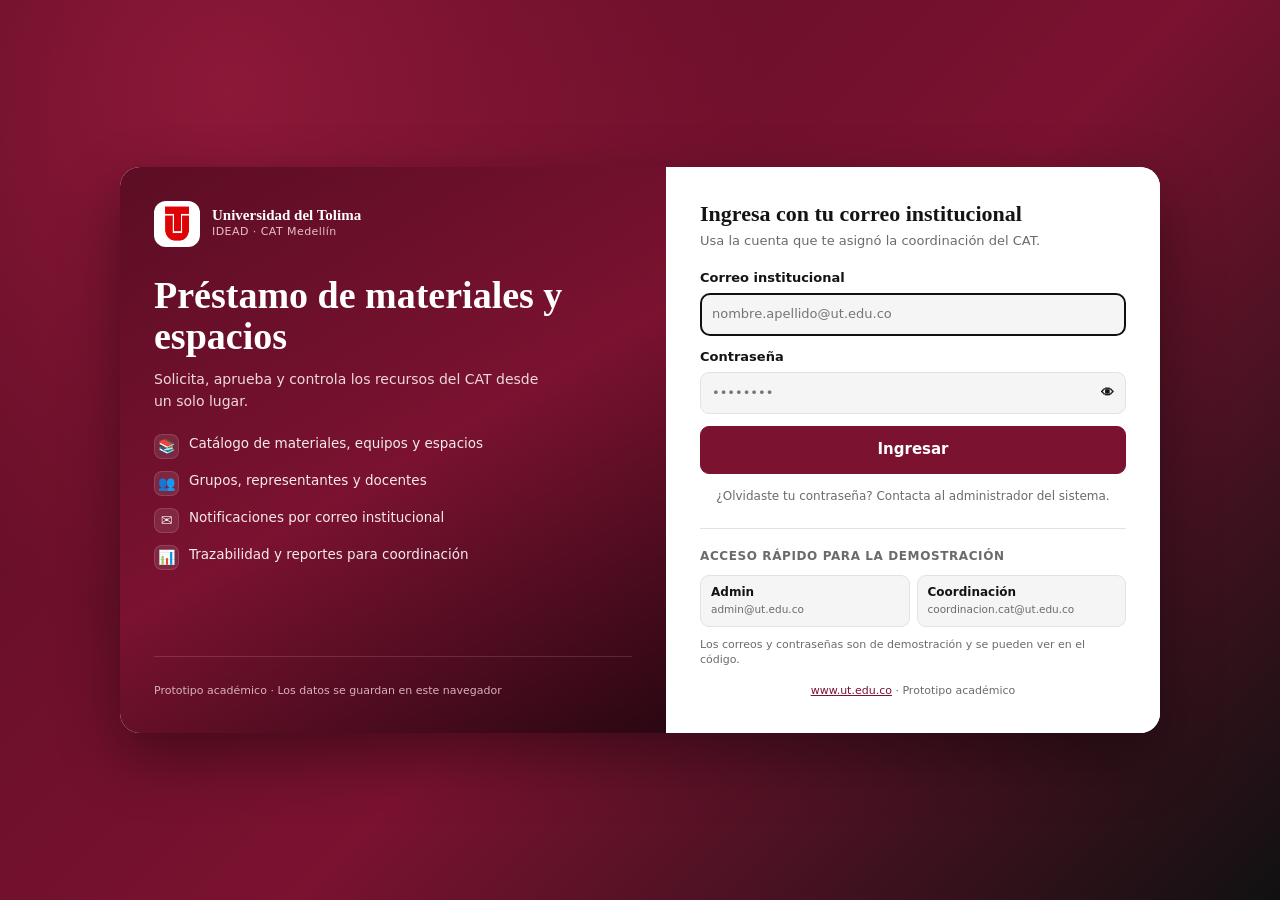
==== commit 6f0d76b0: "Add files via upload" ====
--- a/index.html
+++ b/index.html
@@ -17,8 +17,8 @@
 <link rel="icon" type="image/png" sizes="32x32" href="icons/favicon-32.png">
 <link rel="apple-touch-icon" href="icons/apple-touch-icon.png">
 
-<link rel="stylesheet" href="css/styles.css">
-<link rel="stylesheet" href="css/demo.css">
+<link rel="stylesheet" href="css/styles.css?v=14">
+<link rel="stylesheet" href="css/demo.css?v=14">
 </head>
 <body>
 <aside class="side" id="side">
@@ -70,16 +70,16 @@
 <noscript><div class="noscript">Esta aplicación necesita JavaScript activado para funcionar.</div></noscript>
 
 <!-- Datos y correos -->
-<script src="js/store.js"></script>
-<script src="js/email.js"></script>
+<script src="js/store.js?v=14"></script>
+<script src="js/email.js?v=14"></script>
 <!-- Núcleo de interfaz -->
-<script src="js/app.js"></script>
+<script src="js/app.js?v=14"></script>
 <!-- Vistas -->
-<script src="js/views-requests.js"></script>
-<script src="js/views-admin.js"></script>
-<script src="js/views-student.js"></script>
+<script src="js/views-requests.js?v=14"></script>
+<script src="js/views-admin.js?v=14"></script>
+<script src="js/views-student.js?v=14"></script>
 <!-- Arranque y PWA -->
-<script src="js/init.js"></script>
-<script src="js/pwa.js"></script>
+<script src="js/init.js?v=14"></script>
+<script src="js/pwa.js?v=14"></script>
 </body>
 </html>
